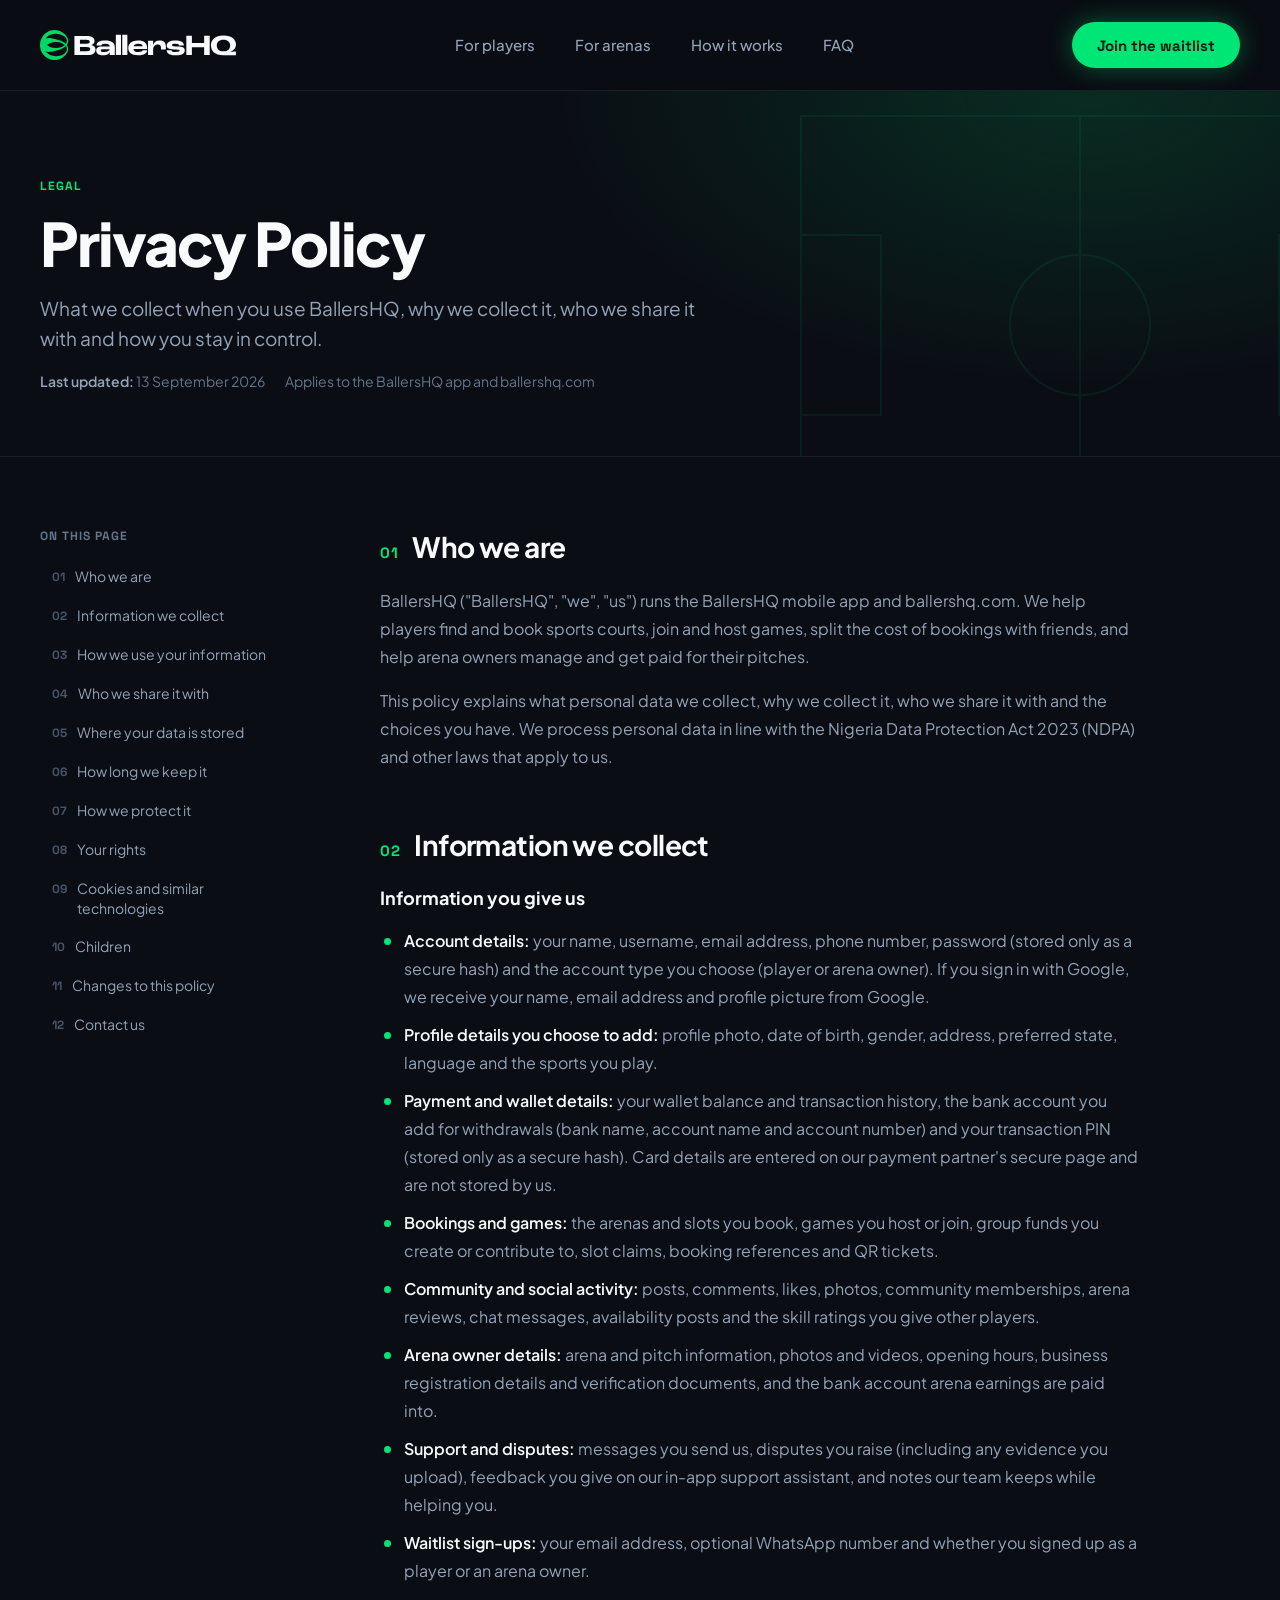
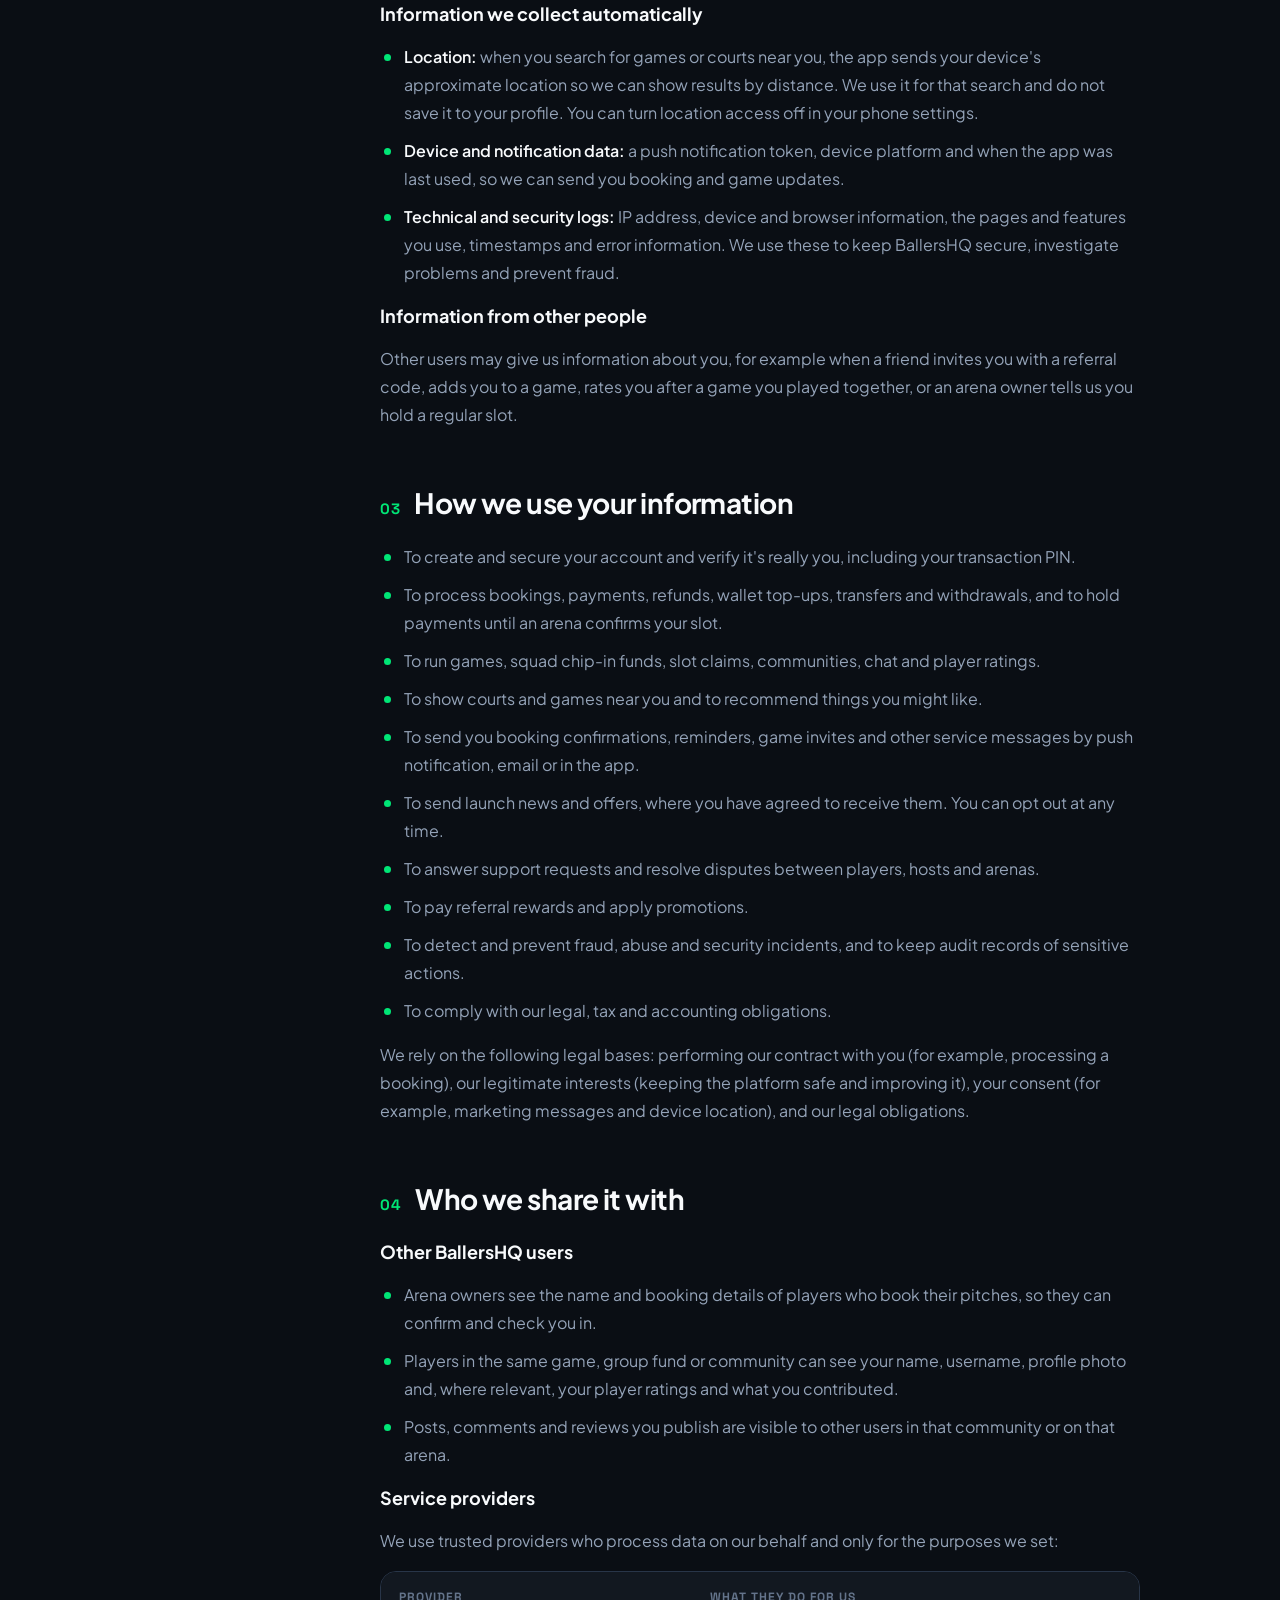
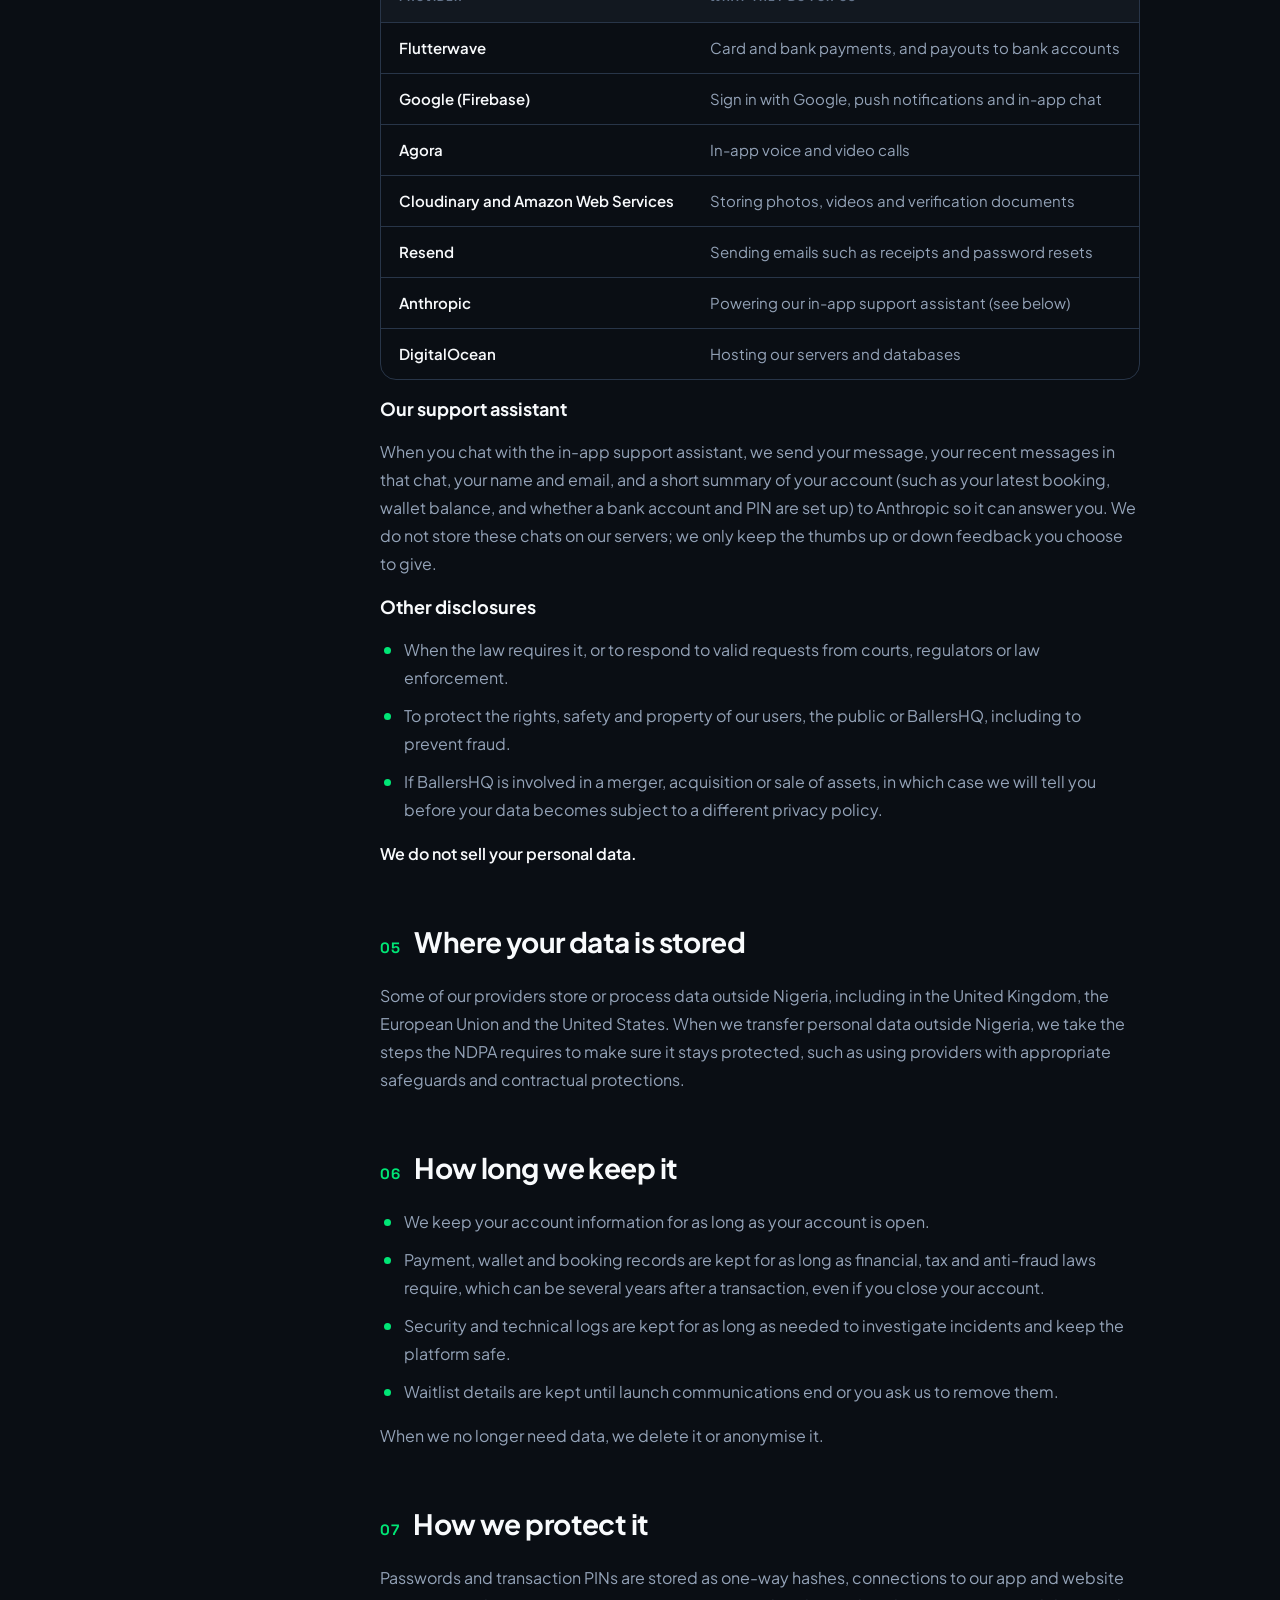
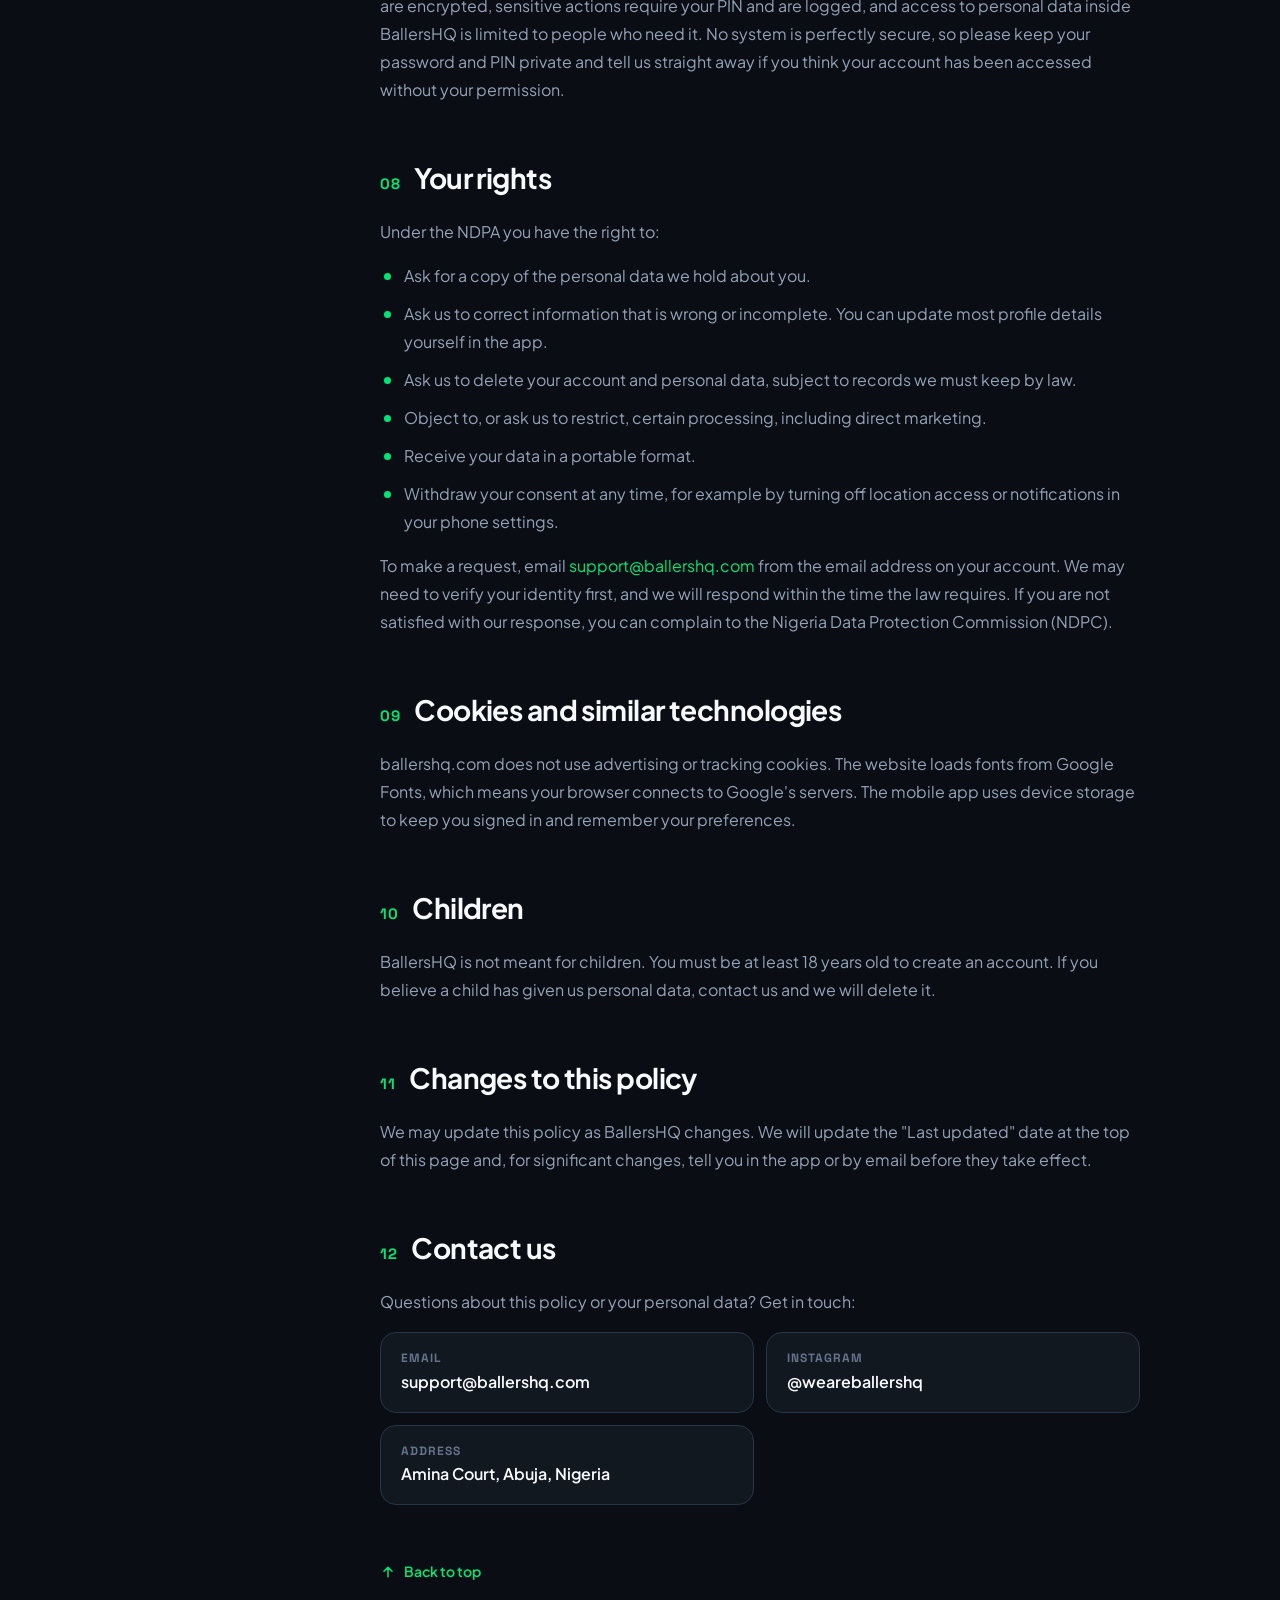
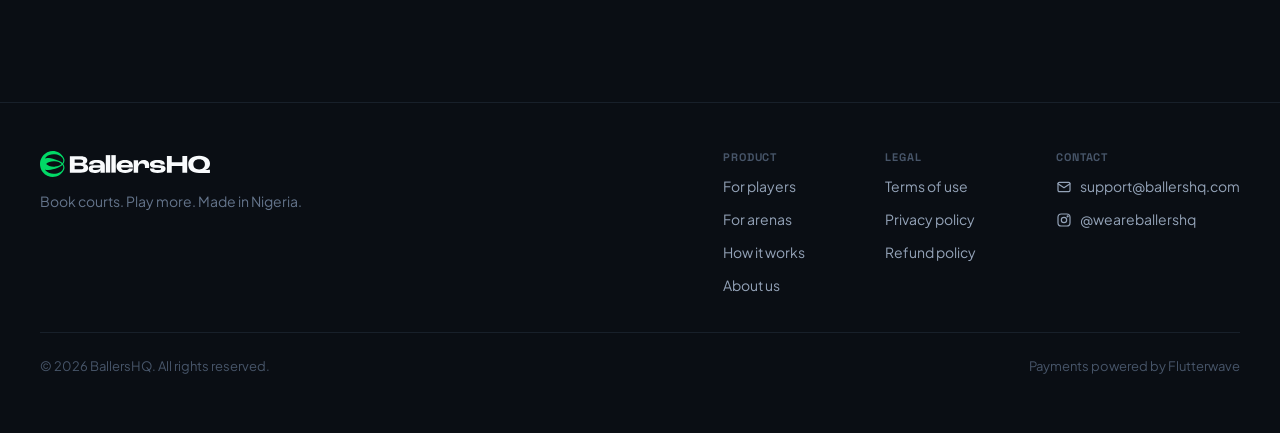
==== privacy.html @ 75f1ddb4 "feat(pages): rebuild privacy, terms, refund policy and about pages in the new design - New shared la" ====
<!doctype html>
<html lang="en">
<head>
  <meta charset="utf-8">
  <meta name="viewport" content="width=device-width, initial-scale=1">
  <title>Privacy Policy — BallersHQ</title>
  <meta name="description" content="How BallersHQ collects, uses and protects your personal data, and the choices you have.">
  <link rel="canonical" href="https://ballershq.com/privacy.html">
  <meta name="theme-color" content="#0A0E14">
  <meta name="color-scheme" content="dark">
  <meta property="og:type" content="website">
  <meta property="og:site_name" content="BallersHQ">
  <meta property="og:url" content="https://ballershq.com/privacy.html">
  <meta property="og:title" content="Privacy Policy — BallersHQ">
  <meta property="og:description" content="How BallersHQ collects, uses and protects your personal data, and the choices you have.">
  <meta property="og:image" content="https://ballershq.com/assets/img/og-image.png">
  <meta property="og:locale" content="en_NG">
  <meta name="twitter:card" content="summary_large_image">
  <link rel="icon" href="assets/img/favicon.svg" type="image/svg+xml">
  <link rel="preconnect" href="https://fonts.googleapis.com">
  <link rel="preconnect" href="https://fonts.gstatic.com" crossorigin>
  <link rel="stylesheet" href="https://fonts.googleapis.com/css2?family=Plus+Jakarta+Sans:wght@400;500;600;700;800&amp;family=Space+Grotesk:wght@500;600;700&amp;display=swap">
  <link rel="stylesheet" href="assets/css/styles.css">
  <link rel="stylesheet" href="assets/css/pages.css">
</head>
<body>
<a class="skip-link" href="#main">Skip to content</a>

<!-- Icon sprite -->
<svg width="0" height="0" class="sr-only" aria-hidden="true" focusable="false">
  <symbol id="i-arrow" viewBox="0 0 24 24"><path d="M5 12h14M13 6l6 6-6 6"/></symbol>
  <symbol id="i-check" viewBox="0 0 24 24"><path d="m6 12 4 4 8-9"/></symbol>
  <symbol id="i-check-circle" viewBox="0 0 24 24"><circle cx="12" cy="12" r="9"/><path d="m8 12 3 3 5-6"/></symbol>
  <symbol id="i-shield" viewBox="0 0 24 24"><path d="M12 3 5 6v6c0 4.5 3 7.5 7 9 4-1.5 7-4.5 7-9V6z"/><path d="m9 12 2 2 4-4"/></symbol>
  <symbol id="i-share" viewBox="0 0 24 24"><circle cx="18" cy="5" r="2.5"/><circle cx="6" cy="12" r="2.5"/><circle cx="18" cy="19" r="2.5"/><path d="m8.2 10.8 7.6-4.4M8.2 13.2l7.6 4.4"/></symbol>
  <symbol id="i-chat" viewBox="0 0 24 24"><path d="M4 5h16v11H9l-5 4z"/><path d="M8 9h8M8 12h5"/></symbol>
  <symbol id="i-cash" viewBox="0 0 24 24"><rect x="3" y="7" width="18" height="10" rx="2"/><circle cx="12" cy="12" r="2.5"/></symbol>
  <symbol id="i-cal-x" viewBox="0 0 24 24"><rect x="4" y="5" width="16" height="15" rx="2"/><path d="M4 10h16M9 3v4M15 3v4M10 13l4 4M14 13l-4 4"/></symbol>
  <symbol id="i-cal" viewBox="0 0 24 24"><rect x="4" y="5" width="16" height="15" rx="2"/><path d="M4 10h16M9 3v4M15 3v4"/></symbol>
  <symbol id="i-cal-plus" viewBox="0 0 24 24"><rect x="4" y="5" width="16" height="15" rx="2"/><path d="M4 10h16M9 3v4M15 3v4M12 13v4M10 15h4"/></symbol>
  <symbol id="i-search" viewBox="0 0 24 24"><circle cx="11" cy="11" r="7"/><path d="m20 20-3.5-3.5"/></symbol>
  <symbol id="i-card" viewBox="0 0 24 24"><rect x="3" y="5" width="18" height="14" rx="2"/><path d="M3 10h18M7 15h4"/></symbol>
  <symbol id="i-scan" viewBox="0 0 24 24"><path d="M4 8V5a1 1 0 0 1 1-1h3M16 4h3a1 1 0 0 1 1 1v3M20 16v3a1 1 0 0 1-1 1h-3M8 20H5a1 1 0 0 1-1-1v-3M4 12h16"/></symbol>
  <symbol id="i-users" viewBox="0 0 24 24"><circle cx="9" cy="8" r="3.5"/><path d="M2.5 20a6.5 6.5 0 0 1 13 0"/><path d="M16 4.5a3.5 3.5 0 0 1 0 7M18 14a6 6 0 0 1 3.5 6"/></symbol>
  <symbol id="i-pin" viewBox="0 0 24 24"><path d="M12 21s-7-6.2-7-11a7 7 0 0 1 14 0c0 4.8-7 11-7 11z"/><circle cx="12" cy="10" r="2.5"/></symbol>
  <symbol id="i-star" viewBox="0 0 24 24"><path d="m12 3 2.7 5.5 6 .9-4.35 4.2 1 6L12 16.8 6.65 19.6l1-6L3.3 9.4l6-.9z"/></symbol>
  <symbol id="i-wallet" viewBox="0 0 24 24"><path d="M4 7h15a1 1 0 0 1 1 1v11a1 1 0 0 1-1 1H5a1 1 0 0 1-1-1V6a2 2 0 0 1 2-2h11"/><circle cx="16" cy="13.5" r="1.2"/></symbol>
  <symbol id="i-globe" viewBox="0 0 24 24"><circle cx="12" cy="12" r="9"/><path d="M3 12h18M12 3c2.5 2.6 3.8 5.6 3.8 9s-1.3 6.4-3.8 9c-2.5-2.6-3.8-5.6-3.8-9S9.5 5.6 12 3z"/></symbol>
  <symbol id="i-bank" viewBox="0 0 24 24"><path d="M3 10h18L12 4zM5 10v8M9.5 10v8M14.5 10v8M19 10v8M3 20h18"/></symbol>
  <symbol id="i-tag" viewBox="0 0 24 24"><path d="M3 12V4h8l10 10-8 8z"/><circle cx="7.5" cy="8.5" r="1.5"/></symbol>
  <symbol id="i-refund" viewBox="0 0 24 24"><path d="M4 12a8 8 0 0 1 14-5.3L20 9M20 4v5h-5M20 12a8 8 0 0 1-14 5.3L4 15M4 20v-5h5"/></symbol>
  <symbol id="i-lock" viewBox="0 0 24 24"><rect x="5" y="11" width="14" height="9" rx="2"/><path d="M8 11V8a4 4 0 0 1 8 0v3"/></symbol>
  <symbol id="i-plus" viewBox="0 0 24 24"><path d="M12 5v14M5 12h14"/></symbol>
  <symbol id="i-minus" viewBox="0 0 24 24"><path d="M5 12h14"/></symbol>
  <symbol id="i-menu" viewBox="0 0 24 24"><path d="M4 7h16M4 12h16M4 17h16"/></symbol>
  <symbol id="i-close" viewBox="0 0 24 24"><path d="M6 6l12 12M18 6 6 18"/></symbol>
  <symbol id="i-mail" viewBox="0 0 24 24"><rect x="3" y="5" width="18" height="14" rx="2"/><path d="m3 7 9 6 9-6"/></symbol>
  <symbol id="i-insta" viewBox="0 0 24 24"><rect x="3" y="3" width="18" height="18" rx="5"/><circle cx="12" cy="12" r="4"/><circle cx="17.5" cy="6.5" r="0.8"/></symbol>
</svg>
<span id="top-of-page"></span>
<!-- ================= HEADER ================= -->
<header class="site-header">
  <nav class="container nav" aria-label="Main">
    <a class="nav__logo" href="index.html" aria-label="BallersHQ home"><img src="assets/img/logo.svg" alt="BallersHQ" width="196" height="30"></a>
    <ul class="nav__links">
      <li><a href="index.html#players">For players</a></li>
      <li><a href="index.html#arenas">For arenas</a></li>
      <li><a href="index.html#how-it-works">How it works</a></li>
      <li><a href="index.html#faq">FAQ</a></li>
    </ul>
    <div class="nav__actions">
      <a class="btn btn--primary nav__join-lg" href="index.html#waitlist">Join the waitlist</a>
      <a class="btn btn--primary nav__join-sm" href="index.html#waitlist">Join</a>
      <button class="nav__toggle" type="button" aria-expanded="false" aria-controls="mobile-menu" aria-label="Open menu">
        <svg class="ic ic--bold" width="24" height="24" aria-hidden="true"><use href="#i-menu"/></svg>
      </button>
    </div>
  </nav>
  <div class="mobile-menu" id="mobile-menu">
    <a href="index.html#players">For players</a>
    <a href="index.html#chip-in">Squad chip-in</a>
    <a href="index.html#claim">Claim your slot</a>
    <a href="index.html#arenas">For arenas</a>
    <a href="index.html#how-it-works">How it works</a>
    <a href="index.html#faq">FAQ</a>
  </div>
</header>

<main id="main">
  <section class="page-hero" aria-labelledby="page-title">
    <svg class="page-hero__lines" viewBox="0 0 560 420" fill="none" stroke="#00E676" stroke-width="2" aria-hidden="true"><rect x="1" y="1" width="558" height="418"/><path d="M280 1v418"/><circle cx="280" cy="210" r="70"/><rect x="1" y="120" width="80" height="180"/><rect x="479" y="120" width="80" height="180"/></svg>
    <div class="container page-hero__inner">
      <span class="caps eyebrow">Legal</span>
      <h1 class="page-hero__title" id="page-title">Privacy Policy</h1>
      <p class="page-hero__lead">What we collect when you use BallersHQ, why we collect it, who we share it with and how you stay in control.</p>
      <div class="page-hero__meta"><span><strong>Last updated:</strong> 13 September 2026</span><span>Applies to the BallersHQ app and ballershq.com</span></div>
    </div>
  </section>

  <div class="container doc">
    <nav class="toc" aria-label="On this page">
      <span class="caps toc__title">On this page</span>
      <ol><li><a href="#who-we-are">Who we are</a></li><li><a href="#information-we-collect">Information we collect</a></li><li><a href="#how-we-use-your-information">How we use your information</a></li><li><a href="#who-we-share-it-with">Who we share it with</a></li><li><a href="#where-your-data-is-stored">Where your data is stored</a></li><li><a href="#how-long-we-keep-it">How long we keep it</a></li><li><a href="#how-we-protect-it">How we protect it</a></li><li><a href="#your-rights">Your rights</a></li><li><a href="#cookies-and-similar-technologies">Cookies and similar technologies</a></li><li><a href="#children">Children</a></li><li><a href="#changes-to-this-policy">Changes to this policy</a></li><li><a href="#contact-us">Contact us</a></li></ol>
    </nav>
    <div class="prose">
      <details class="toc-mobile">
        <summary>On this page<svg class="ic ic--bold" width="18" height="18" aria-hidden="true"><use href="#i-plus"/></svg></summary>
        <ol><li><a href="#who-we-are">Who we are</a></li><li><a href="#information-we-collect">Information we collect</a></li><li><a href="#how-we-use-your-information">How we use your information</a></li><li><a href="#who-we-share-it-with">Who we share it with</a></li><li><a href="#where-your-data-is-stored">Where your data is stored</a></li><li><a href="#how-long-we-keep-it">How long we keep it</a></li><li><a href="#how-we-protect-it">How we protect it</a></li><li><a href="#your-rights">Your rights</a></li><li><a href="#cookies-and-similar-technologies">Cookies and similar technologies</a></li><li><a href="#children">Children</a></li><li><a href="#changes-to-this-policy">Changes to this policy</a></li><li><a href="#contact-us">Contact us</a></li></ol>
      </details>
      
      <section id="who-we-are" aria-labelledby="who-we-are-h">
        <h2 id="who-we-are-h"><span class="num">01</span>Who we are</h2>
        <p>BallersHQ ("BallersHQ", "we", "us") runs the BallersHQ mobile app and ballershq.com. We help players find and book sports courts, join and host games, split the cost of bookings with friends, and help arena owners manage and get paid for their pitches.</p><p>This policy explains what personal data we collect, why we collect it, who we share it with and the choices you have. We process personal data in line with the Nigeria Data Protection Act 2023 (NDPA) and other laws that apply to us.</p>
      </section>
      <section id="information-we-collect" aria-labelledby="information-we-collect-h">
        <h2 id="information-we-collect-h"><span class="num">02</span>Information we collect</h2>
        <h3>Information you give us</h3><ul><li><strong>Account details:</strong> your name, username, email address, phone number, password (stored only as a secure hash) and the account type you choose (player or arena owner). If you sign in with Google, we receive your name, email address and profile picture from Google.</li><li><strong>Profile details you choose to add:</strong> profile photo, date of birth, gender, address, preferred state, language and the sports you play.</li><li><strong>Payment and wallet details:</strong> your wallet balance and transaction history, the bank account you add for withdrawals (bank name, account name and account number) and your transaction PIN (stored only as a secure hash). Card details are entered on our payment partner's secure page and are not stored by us.</li><li><strong>Bookings and games:</strong> the arenas and slots you book, games you host or join, group funds you create or contribute to, slot claims, booking references and QR tickets.</li><li><strong>Community and social activity:</strong> posts, comments, likes, photos, community memberships, arena reviews, chat messages, availability posts and the skill ratings you give other players.</li><li><strong>Arena owner details:</strong> arena and pitch information, photos and videos, opening hours, business registration details and verification documents, and the bank account arena earnings are paid into.</li><li><strong>Support and disputes:</strong> messages you send us, disputes you raise (including any evidence you upload), feedback you give on our in-app support assistant, and notes our team keeps while helping you.</li><li><strong>Waitlist sign-ups:</strong> your email address, optional WhatsApp number and whether you signed up as a player or an arena owner.</li></ul><h3>Information we collect automatically</h3><ul><li><strong>Location:</strong> when you search for games or courts near you, the app sends your device's approximate location so we can show results by distance. We use it for that search and do not save it to your profile. You can turn location access off in your phone settings.</li><li><strong>Device and notification data:</strong> a push notification token, device platform and when the app was last used, so we can send you booking and game updates.</li><li><strong>Technical and security logs:</strong> IP address, device and browser information, the pages and features you use, timestamps and error information. We use these to keep BallersHQ secure, investigate problems and prevent fraud.</li></ul><h3>Information from other people</h3><p>Other users may give us information about you, for example when a friend invites you with a referral code, adds you to a game, rates you after a game you played together, or an arena owner tells us you hold a regular slot.</p>
      </section>
      <section id="how-we-use-your-information" aria-labelledby="how-we-use-your-information-h">
        <h2 id="how-we-use-your-information-h"><span class="num">03</span>How we use your information</h2>
        <ul><li>To create and secure your account and verify it's really you, including your transaction PIN.</li><li>To process bookings, payments, refunds, wallet top-ups, transfers and withdrawals, and to hold payments until an arena confirms your slot.</li><li>To run games, squad chip-in funds, slot claims, communities, chat and player ratings.</li><li>To show courts and games near you and to recommend things you might like.</li><li>To send you booking confirmations, reminders, game invites and other service messages by push notification, email or in the app.</li><li>To send launch news and offers, where you have agreed to receive them. You can opt out at any time.</li><li>To answer support requests and resolve disputes between players, hosts and arenas.</li><li>To pay referral rewards and apply promotions.</li><li>To detect and prevent fraud, abuse and security incidents, and to keep audit records of sensitive actions.</li><li>To comply with our legal, tax and accounting obligations.</li></ul><p>We rely on the following legal bases: performing our contract with you (for example, processing a booking), our legitimate interests (keeping the platform safe and improving it), your consent (for example, marketing messages and device location), and our legal obligations.</p>
      </section>
      <section id="who-we-share-it-with" aria-labelledby="who-we-share-it-with-h">
        <h2 id="who-we-share-it-with-h"><span class="num">04</span>Who we share it with</h2>
        <h3>Other BallersHQ users</h3><ul><li>Arena owners see the name and booking details of players who book their pitches, so they can confirm and check you in.</li><li>Players in the same game, group fund or community can see your name, username, profile photo and, where relevant, your player ratings and what you contributed.</li><li>Posts, comments and reviews you publish are visible to other users in that community or on that arena.</li></ul><h3>Service providers</h3><p>We use trusted providers who process data on our behalf and only for the purposes we set:</p><div class="table-wrap"><table class="data-table">
          <thead><tr><th>Provider</th><th>What they do for us</th></tr></thead>
          <tbody>
            <tr><td><strong>Flutterwave</strong></td><td>Card and bank payments, and payouts to bank accounts</td></tr>
            <tr><td><strong>Google (Firebase)</strong></td><td>Sign in with Google, push notifications and in-app chat</td></tr>
            <tr><td><strong>Agora</strong></td><td>In-app voice and video calls</td></tr>
            <tr><td><strong>Cloudinary and Amazon Web Services</strong></td><td>Storing photos, videos and verification documents</td></tr>
            <tr><td><strong>Resend</strong></td><td>Sending emails such as receipts and password resets</td></tr>
            <tr><td><strong>Anthropic</strong></td><td>Powering our in-app support assistant (see below)</td></tr>
            <tr><td><strong>DigitalOcean</strong></td><td>Hosting our servers and databases</td></tr>
          </tbody>
        </table></div><h3>Our support assistant</h3><p>When you chat with the in-app support assistant, we send your message, your recent messages in that chat, your name and email, and a short summary of your account (such as your latest booking, wallet balance, and whether a bank account and PIN are set up) to Anthropic so it can answer you. We do not store these chats on our servers; we only keep the thumbs up or down feedback you choose to give.</p><h3>Other disclosures</h3><ul><li>When the law requires it, or to respond to valid requests from courts, regulators or law enforcement.</li><li>To protect the rights, safety and property of our users, the public or BallersHQ, including to prevent fraud.</li><li>If BallersHQ is involved in a merger, acquisition or sale of assets, in which case we will tell you before your data becomes subject to a different privacy policy.</li></ul><p><strong>We do not sell your personal data.</strong></p>
      </section>
      <section id="where-your-data-is-stored" aria-labelledby="where-your-data-is-stored-h">
        <h2 id="where-your-data-is-stored-h"><span class="num">05</span>Where your data is stored</h2>
        <p>Some of our providers store or process data outside Nigeria, including in the United Kingdom, the European Union and the United States. When we transfer personal data outside Nigeria, we take the steps the NDPA requires to make sure it stays protected, such as using providers with appropriate safeguards and contractual protections.</p>
      </section>
      <section id="how-long-we-keep-it" aria-labelledby="how-long-we-keep-it-h">
        <h2 id="how-long-we-keep-it-h"><span class="num">06</span>How long we keep it</h2>
        <ul><li>We keep your account information for as long as your account is open.</li><li>Payment, wallet and booking records are kept for as long as financial, tax and anti-fraud laws require, which can be several years after a transaction, even if you close your account.</li><li>Security and technical logs are kept for as long as needed to investigate incidents and keep the platform safe.</li><li>Waitlist details are kept until launch communications end or you ask us to remove them.</li></ul><p>When we no longer need data, we delete it or anonymise it.</p>
      </section>
      <section id="how-we-protect-it" aria-labelledby="how-we-protect-it-h">
        <h2 id="how-we-protect-it-h"><span class="num">07</span>How we protect it</h2>
        <p>Passwords and transaction PINs are stored as one-way hashes, connections to our app and website are encrypted, sensitive actions require your PIN and are logged, and access to personal data inside BallersHQ is limited to people who need it. No system is perfectly secure, so please keep your password and PIN private and tell us straight away if you think your account has been accessed without your permission.</p>
      </section>
      <section id="your-rights" aria-labelledby="your-rights-h">
        <h2 id="your-rights-h"><span class="num">08</span>Your rights</h2>
        <p>Under the NDPA you have the right to:</p><ul><li>Ask for a copy of the personal data we hold about you.</li><li>Ask us to correct information that is wrong or incomplete. You can update most profile details yourself in the app.</li><li>Ask us to delete your account and personal data, subject to records we must keep by law.</li><li>Object to, or ask us to restrict, certain processing, including direct marketing.</li><li>Receive your data in a portable format.</li><li>Withdraw your consent at any time, for example by turning off location access or notifications in your phone settings.</li></ul><p>To make a request, email <a href="mailto:support@ballershq.com">support@ballershq.com</a> from the email address on your account. We may need to verify your identity first, and we will respond within the time the law requires. If you are not satisfied with our response, you can complain to the Nigeria Data Protection Commission (NDPC).</p>
      </section>
      <section id="cookies-and-similar-technologies" aria-labelledby="cookies-and-similar-technologies-h">
        <h2 id="cookies-and-similar-technologies-h"><span class="num">09</span>Cookies and similar technologies</h2>
        <p>ballershq.com does not use advertising or tracking cookies. The website loads fonts from Google Fonts, which means your browser connects to Google's servers. The mobile app uses device storage to keep you signed in and remember your preferences.</p>
      </section>
      <section id="children" aria-labelledby="children-h">
        <h2 id="children-h"><span class="num">10</span>Children</h2>
        <p>BallersHQ is not meant for children. You must be at least 18 years old to create an account. If you believe a child has given us personal data, contact us and we will delete it.</p>
      </section>
      <section id="changes-to-this-policy" aria-labelledby="changes-to-this-policy-h">
        <h2 id="changes-to-this-policy-h"><span class="num">11</span>Changes to this policy</h2>
        <p>We may update this policy as BallersHQ changes. We will update the "Last updated" date at the top of this page and, for significant changes, tell you in the app or by email before they take effect.</p>
      </section>
      <section id="contact-us" aria-labelledby="contact-us-h">
        <h2 id="contact-us-h"><span class="num">12</span>Contact us</h2>
        <p>Questions about this policy or your personal data? Get in touch:</p><div class="contact-card">
          <a href="mailto:support@ballershq.com"><span class="caps">Email</span><span>support@ballershq.com</span></a>
          <a href="https://www.instagram.com/weareballershq" rel="noopener"><span class="caps">Instagram</span><span>@weareballershq</span></a>
          <div><span class="caps">Address</span><span>Amina Court, Abuja, Nigeria</span></div>
        </div>
      </section>
      <a class="back-to-top" href="#top-of-page"><svg class="ic ic--bold" width="16" height="16" aria-hidden="true"><use href="#i-arrow"/></svg>Back to top</a>
    </div>
  </div>
</main>

<footer class="site-footer">
  <div class="container">
    <div class="footer__top">
      <div class="footer__brand stack gap-14">
        <img src="assets/img/logo.svg" alt="BallersHQ" width="170" height="26">
        <span class="t-14 c-3">Book courts. Play more. Made in Nigeria.</span>
      </div>
      <div class="footer__cols">
        <nav class="footer__col footer__col--product" aria-label="Product">
          <span class="caps">Product</span>
          <a href="index.html#players">For players</a><a href="index.html#arenas">For arenas</a><a href="index.html#how-it-works">How it works</a><a href="about-us.html">About us</a>
        </nav>
        <nav class="footer__col" aria-label="Legal">
          <span class="caps">Legal</span>
          <a href="terms-and-conditions.html">Terms of use</a><a href="privacy.html">Privacy policy</a><a href="refund-policy.html">Refund policy</a>
        </nav>
        <div class="footer__col">
          <span class="caps">Contact</span>
          <a href="mailto:support@ballershq.com"><svg class="ic" width="16" height="16" aria-hidden="true"><use href="#i-mail"/></svg>support@ballershq.com</a>
          <a href="https://www.instagram.com/weareballershq" rel="noopener"><svg class="ic" width="16" height="16" aria-hidden="true"><use href="#i-insta"/></svg>@weareballershq</a>
          <!-- WhatsApp support number: add here when available -->
        </div>
      </div>
    </div>
    <div class="footer__bottom">
      <span>© <span class="js-year">2026</span> BallersHQ. All rights reserved.</span>
      <span>Payments powered by Flutterwave</span>
    </div>
  </div>
</footer>

<script src="assets/js/config.js"></script>
<script src="assets/js/main.js"></script>
</body>
</html>
---- assets/css/styles.css ----
/* ==========================================================================
   BallersHQ landing — Pitch Electric
   ========================================================================== */

:root {
  --bg: #0A0E14;
  --bg-alt: #0D1219;
  --surface-1: #121820;
  --surface-2: #18202A;
  --surface-3: #1E2734;
  --border: #283548;
  --border-dashed: #334155;

  --green: #00E676;
  --green-hover: #62FF96;
  --on-green: #051B11;
  --green-tint: rgba(0, 230, 118, 0.12);
  --green-line: rgba(0, 230, 118, 0.35);
  --green-glow: 0 0 24px rgba(0, 230, 118, 0.4);
  --cyan: #06B6D4;
  --cyan-tint: rgba(6, 182, 212, 0.15);
  --emerald: #10B981;
  --amber: #F59E0B;
  --amber-tint: rgba(245, 158, 11, 0.12);

  --text: #F8FAFC;
  --text-2: #94A3B8;
  --text-3: #64748B;
  --text-4: #475569;
  --sage: #BACBB9;

  --font-body: 'Plus Jakarta Sans', 'Segoe UI', system-ui, -apple-system, sans-serif;
  --font-num: 'Space Grotesk', 'Helvetica Neue', Arial, sans-serif;

  --radius-sm: 12px;
  --radius: 16px;
  --radius-lg: 20px;
  --radius-xl: 24px;
  --radius-2xl: 28px;

  --gutter: 20px;
  --container: 1200px;
  --section-y: 120px;
  --shadow-float: 0 12px 32px -4px rgba(0, 0, 0, 0.65);
  --shadow-deep: 0 30px 80px -10px rgba(0, 0, 0, 0.7);
}

*,
*::before,
*::after { box-sizing: border-box; }

html { scroll-behavior: smooth; -webkit-text-size-adjust: 100%; }
body {
  margin: 0;
  background: var(--bg);
  color: var(--text);
  font-family: var(--font-body);
  font-size: 16px;
  line-height: 1.5;
  -webkit-font-smoothing: antialiased;
  overflow-x: hidden;
}
img, svg { display: block; max-width: 100%; }
h1, h2, h3, p { margin: 0; text-wrap: pretty; }
a { color: var(--green); text-decoration: none; }
a:hover { color: var(--green-hover); }
button, input { font: inherit; color: inherit; }
ul { margin: 0; padding: 0; list-style: none; }

:focus-visible {
  outline: 2px solid var(--green);
  outline-offset: 3px;
  border-radius: 8px;
}

.sr-only {
  position: absolute; width: 1px; height: 1px; padding: 0; margin: -1px;
  overflow: hidden; clip: rect(0 0 0 0); white-space: nowrap; border: 0;
}
.skip-link {
  position: absolute; left: 16px; top: -60px; z-index: 100;
  padding: 10px 16px; border-radius: 9999px;
  background: var(--green); color: var(--on-green); font-weight: 700;
}
.skip-link:focus { top: 12px; color: var(--on-green); }

/* ---------- Layout ---------- */
.container { width: min(var(--container), 100% - 2 * var(--gutter)); margin-inline: auto; }
.section { padding-block: var(--section-y); position: relative; }
.section--alt { background: var(--bg-alt); border-block: 1px solid #18202A; }
.section--top-line { border-top: 1px solid #18202A; }
.stack { display: flex; flex-direction: column; }
.gap-8 { gap: 8px; } .gap-12 { gap: 12px; } .gap-14 { gap: 14px; } .gap-16 { gap: 16px; }
.gap-24 { gap: 24px; } .gap-28 { gap: 28px; } .gap-36 { gap: 36px; } .gap-56 { gap: 56px; }

.grid { display: grid; gap: 24px; }
.grid-2 { grid-template-columns: repeat(2, minmax(0, 1fr)); }
.grid-3 { grid-template-columns: repeat(3, minmax(0, 1fr)); }
.grid-4 { grid-template-columns: repeat(4, minmax(0, 1fr)); }
.span-2 { grid-column: span 2; }
.span-3 { grid-column: span 3; }

.split { display: flex; align-items: center; gap: 96px; }
.split > .split__copy { flex: 1 1 0; min-width: 0; }
.split > .split__media { flex: 0 0 500px; max-width: 100%; }
.split--media-left > .split__media { order: -1; }

.section-head { display: flex; justify-content: space-between; align-items: flex-end; gap: 80px; }
.section-head--center { flex-direction: column; align-items: center; text-align: center; gap: 16px; }

/* ---------- Type ---------- */
.sg { font-family: var(--font-num); font-feature-settings: 'tnum'; }
.caps {
  font-family: var(--font-num); font-size: 12px; font-weight: 700;
  letter-spacing: 0.08em; text-transform: uppercase; line-height: 1.2;
}
.eyebrow { color: var(--green); }
.eyebrow--cyan { color: var(--cyan); }
.eyebrow--muted { color: var(--text-3); }
.h1 { font-size: 76px; line-height: 80px; font-weight: 800; letter-spacing: -0.035em; }
.h2 { font-size: 52px; line-height: 58px; font-weight: 800; letter-spacing: -0.03em; }
.h2--md { font-size: 48px; line-height: 54px; }
.h2--sm { font-size: 40px; line-height: 48px; }
.h3 { font-size: 22px; line-height: 30px; font-weight: 700; }
.h3--lg { font-size: 28px; line-height: 36px; letter-spacing: -0.02em; }
.h3--sm { font-size: 20px; line-height: 28px; }
.lead { font-size: 18px; line-height: 28px; color: var(--text-2); }
.lead--hero { font-size: 19px; line-height: 30px; max-width: 560px; }
.body { font-size: 15px; line-height: 24px; color: var(--text-2); }
.body-sm { font-size: 14px; line-height: 21px; color: var(--text-2); }
.text-green { color: var(--green); }
.text-muted { color: var(--text-2); }
.text-strong { color: var(--text); font-weight: 700; }
.max-560 { max-width: 560px; } .max-400 { max-width: 400px; } .max-700 { max-width: 700px; } .max-720 { max-width: 720px; }

/* ---------- Buttons ---------- */
.btn {
  display: inline-flex; align-items: center; justify-content: center; gap: 10px;
  height: 46px; padding: 0 24px; border-radius: 9999px; border: 1px solid transparent;
  font-family: var(--font-num); font-weight: 700; font-size: 15px; line-height: 1;
  cursor: pointer; white-space: nowrap;
  transition: transform 0.12s ease, box-shadow 0.2s ease, background-color 0.2s ease, color 0.2s ease;
}
.btn:active { transform: scale(0.98); }
.btn--primary { background: var(--green); color: var(--on-green); box-shadow: 0 0 24px rgba(0, 230, 118, 0.35); }
.btn--primary:hover { background: var(--green-hover); color: var(--on-green); box-shadow: var(--green-glow); }
.btn--outline { border-color: var(--green); color: var(--green); background: transparent; }
.btn--lg { height: 56px; font-size: 17px; padding: 0 28px; }
.btn--md { height: 54px; font-size: 16px; padding: 0 28px; }
.btn--block { width: 100%; }
.btn[disabled] { opacity: 0.7; cursor: progress; transform: none; }

/* ---------- Badges & chips ---------- */
.badge {
  display: inline-flex; align-items: center; gap: 6px; height: 24px; padding: 0 10px;
  border-radius: 9999px; font-family: var(--font-num); font-size: 11px; font-weight: 700;
  letter-spacing: 0.08em; text-transform: uppercase; white-space: nowrap;
}
.badge--sm { height: 22px; padding: 0 8px; font-size: 10px; }
.badge--xs { height: 18px; padding: 0 6px; font-size: 9px; }
.badge--green { background: var(--green-tint); color: var(--green); }
.badge--solid { background: var(--green); color: var(--on-green); }
.badge--cyan { background: var(--cyan-tint); color: var(--cyan); }
.badge--amber { background: var(--amber-tint); color: var(--amber); }
.badge--emerald { background: rgba(16, 185, 129, 0.15); color: var(--emerald); }
.badge--neutral { background: var(--surface-3); color: var(--text-2); }

.pill-live {
  display: inline-flex; align-items: center; gap: 10px; align-self: flex-start;
  height: 34px; padding: 0 14px; border-radius: 9999px;
  border: 1px solid var(--green-line); background: rgba(0, 230, 118, 0.08); color: var(--green);
}
.dot { width: 8px; height: 8px; border-radius: 9999px; background: var(--green); box-shadow: 0 0 10px var(--green); flex-shrink: 0; }

/* ---------- Cards ---------- */
.card { background: var(--surface-1); border: 1px solid var(--border); border-radius: var(--radius-lg); }
.card--xl { border-radius: var(--radius-xl); }
.card--pad { padding: 28px; }
.card--pad-lg { padding: 32px; }
.card--soon { background: var(--bg-alt); border: 1px dashed var(--border-dashed); }
.card--glow { background: radial-gradient(ellipse 420px 300px at 100% 100%, rgba(0, 230, 118, 0.14), rgba(0, 230, 118, 0) 70%), var(--surface-1); }
.inner { background: var(--surface-2); border: 1px solid var(--border); border-radius: var(--radius); }

.icon-tile {
  width: 48px; height: 48px; flex-shrink: 0; border-radius: 14px;
  display: flex; align-items: center; justify-content: center;
  background: var(--green-tint); color: var(--green);
}
.icon-tile--neutral { background: var(--surface-3); color: var(--text-2); }
.icon-tile--amber { background: var(--amber-tint); color: var(--amber); }
.icon-tile--round { border-radius: 9999px; width: 52px; height: 52px; }
.icon-tile--solid { background: var(--green); color: var(--on-green); box-shadow: 0 0 20px -2px rgba(0, 230, 118, 0.5); }
.row-between { display: flex; align-items: center; justify-content: space-between; gap: 12px; }

/* ---------- Header ---------- */
.site-header {
  position: sticky; top: 0; z-index: 50;
  background: rgba(10, 14, 20, 0.88);
  backdrop-filter: blur(14px); -webkit-backdrop-filter: blur(14px);
  border-bottom: 1px solid #18202A;
}
.nav { display: flex; align-items: center; justify-content: space-between; gap: 24px; height: 90px; }
.nav__logo img { height: 30px; width: auto; }
.nav__links { display: flex; align-items: center; gap: 40px; }
.nav__links a { color: var(--text-2); font-size: 15px; font-weight: 500; }
.nav__links a:hover { color: var(--text); }
.nav__actions { display: flex; align-items: center; gap: 8px; }
.nav__toggle {
  display: none; width: 44px; height: 44px; border: 0; background: transparent;
  align-items: center; justify-content: center; cursor: pointer; border-radius: 12px;
}
.nav__join-sm { display: none; }
.mobile-menu {
  display: none; border-top: 1px solid #18202A; background: var(--bg);
  padding: 8px var(--gutter) 20px;
}
.mobile-menu.is-open { display: block; }
.mobile-menu a { display: block; padding: 14px 0; color: var(--text); font-size: 17px; font-weight: 600; border-bottom: 1px solid #18202A; }

/* ---------- Hero ---------- */
.hero {
  position: relative; overflow: hidden; padding-block: 88px 110px;
  background:
    radial-gradient(ellipse 900px 560px at 78% 18%, rgba(0, 230, 118, 0.16), rgba(0, 230, 118, 0) 70%),
    radial-gradient(ellipse 600px 400px at 8% 100%, rgba(6, 182, 212, 0.10), rgba(6, 182, 212, 0) 70%),
    var(--bg);
}
.hero__lines { position: absolute; right: 40px; top: 0; width: 800px; height: 820px; opacity: 0.07; pointer-events: none; }
.hero__inner { position: relative; display: flex; align-items: center; justify-content: space-between; gap: 64px; }
.hero__copy { flex: 0 1 640px; min-width: 0; display: flex; flex-direction: column; gap: 28px; }
.hero__media { position: relative; flex: 0 0 460px; height: 660px; display: flex; justify-content: center; }

/* Waitlist form */
.waitlist {
  display: flex; flex-direction: column; gap: 14px; padding: 20px;
  border-radius: var(--radius-lg); background: var(--surface-1); border: 1px solid var(--border);
  box-shadow: var(--shadow-float);
}
.waitlist__top { display: flex; align-items: center; justify-content: space-between; gap: 12px; flex-wrap: wrap; }
.waitlist__label { font-size: 14px; font-weight: 600; margin: 0; padding: 0; }
.waitlist fieldset { border: 0; margin: 0; padding: 0; min-width: 0; }
.segmented {
  display: inline-grid; grid-template-columns: repeat(2, auto); gap: 4px; padding: 4px;
  border-radius: 9999px; background: var(--bg); border: 1px solid var(--border);
}
.segmented label { position: relative; cursor: pointer; }
.segmented input { position: absolute; opacity: 0; inset: 0; margin: 0; cursor: pointer; }
.segmented span {
  display: flex; align-items: center; justify-content: center; height: 36px; padding: 0 18px;
  border-radius: 9999px; color: var(--text-2); font-size: 14px; font-weight: 600; white-space: nowrap;
  transition: background-color 0.15s ease, color 0.15s ease;
}
.segmented input:checked + span { background: var(--green); color: var(--on-green); font-weight: 700; }
.segmented input:focus-visible + span { outline: 2px solid var(--green); outline-offset: 2px; }
.waitlist__fields { display: flex; gap: 12px; }
.input {
  width: 100%; height: 54px; padding: 0 18px; border-radius: var(--radius-sm);
  background: var(--bg); border: 1px solid var(--border); color: var(--text); font-size: 15px;
  transition: border-color 0.15s ease, box-shadow 0.15s ease;
}
.input::placeholder { color: var(--text-4); }
.input:focus { outline: none; border-color: var(--green); box-shadow: 0 0 0 3px rgba(0, 230, 118, 0.15); }
.input[aria-invalid="true"] { border-color: #F87171; box-shadow: 0 0 0 3px rgba(248, 113, 113, 0.15); }
.field--email { flex: 1 1 auto; min-width: 0; }
.field--phone { flex: 0 0 200px; }
.waitlist__note { font-size: 13px; color: var(--text-3); text-align: center; }
.form-status { font-size: 14px; line-height: 21px; text-align: center; min-height: 0; }
.form-status:empty { display: none; }
.form-status--error { color: #FCA5A5; }
.form-status--success { color: var(--green); }
.waitlist-success {
  display: flex; flex-direction: column; align-items: center; text-align: center; gap: 10px; padding: 12px 8px;
}
.waitlist-success__icon {
  width: 52px; height: 52px; border-radius: 9999px; background: var(--green); color: var(--on-green);
  display: flex; align-items: center; justify-content: center; box-shadow: var(--green-glow);
}
.waitlist-success h3 { font-size: 20px; line-height: 28px; }

/* Phone mock */
.phone-glow { position: absolute; left: 60px; top: 40px; width: 340px; height: 600px; border-radius: 9999px; background: rgba(0, 230, 118, 0.22); filter: blur(90px); }
.phone {
  position: relative; width: 320px; height: 656px; border-radius: 48px; background: var(--bg);
  border: 8px solid var(--surface-3); box-shadow: 0 30px 80px -10px rgba(0, 0, 0, 0.8), inset 0 0 0 1px var(--border);
  overflow: hidden; display: flex; flex-direction: column; gap: 12px; padding: 44px 14px 14px;
}
.phone__title { font-size: 16px; font-weight: 700; }
.phone__ref { font-size: 10px; color: var(--text-2); }
.confirm-banner {
  display: flex; gap: 10px; align-items: center; padding: 12px; border-radius: 14px;
  background: linear-gradient(90deg, rgba(0, 230, 118, 0.22), rgba(0, 230, 118, 0.04));
  border: 1px solid var(--green-line);
}
.check-circle {
  width: 34px; height: 34px; border-radius: 9999px; background: var(--green); color: var(--on-green);
  display: flex; align-items: center; justify-content: center; flex-shrink: 0;
}
.arena-card { overflow: hidden; }
.arena-card__media {
  position: relative; height: 118px;
  background:
    radial-gradient(ellipse 160px 60px at 30% 0%, rgba(255, 255, 255, 0.35), rgba(255, 255, 255, 0) 70%),
    radial-gradient(ellipse 160px 60px at 80% 0%, rgba(255, 255, 255, 0.25), rgba(255, 255, 255, 0) 70%),
    linear-gradient(180deg, #0F2A1C 0%, #0B6B3A 100%);
}
.arena-card__media svg { position: absolute; inset: 0; width: 100%; height: 100%; }
.arena-card__media .badge { position: absolute; right: 10px; top: 10px; }
.arena-card__body { padding: 12px; display: flex; flex-direction: column; gap: 8px; }
.qr-ticket { display: flex; gap: 12px; align-items: center; padding: 12px; border-radius: 16px; background: var(--text); color: var(--bg); }
.qr-ticket svg { width: 76px; height: 76px; }
.qr-ticket .caps { color: var(--text-4); font-size: 10px; }
.float-chip {
  position: absolute; display: flex; align-items: center; gap: 10px; padding: 12px 16px;
  border-radius: 16px; background: var(--surface-1); border: 1px solid var(--border); box-shadow: var(--shadow-float);
}
.float-chip--hero { left: -56px; top: 190px; }
.chip-icon { width: 36px; height: 36px; border-radius: 9999px; background: var(--cyan-tint); color: var(--cyan); display: flex; align-items: center; justify-content: center; flex-shrink: 0; }

/* Avatars */
.avatars { display: flex; }
.avatar {
  width: 32px; height: 32px; border-radius: 9999px; border: 2px solid var(--surface-2);
  display: flex; align-items: center; justify-content: center; font-size: 11px; font-weight: 700; flex-shrink: 0;
}
.avatars .avatar + .avatar { margin-left: -8px; }
.avatar--sm { width: 28px; height: 28px; font-size: 10px; }
.avatar--md { width: 34px; height: 34px; font-size: 12px; border: 0; }
.avatar--green { background: #0B6B3A; }
.avatar--teal { background: #155E75; }
.avatar--violet { background: #6D28D9; }
.avatar--muted { background: var(--surface-3); color: var(--text-2); }
.avatar--dashed { background: var(--surface-1); border: 2px dashed var(--text-4); color: var(--text-2); }

/* ---------- Founding arenas ---------- */
.founders { padding-block: 36px; background: var(--bg-alt); border-block: 1px solid #18202A; }
.founders__inner { display: flex; align-items: center; justify-content: space-between; gap: 40px; }
.founders__label { flex: 0 0 180px; }
.founders__logos { display: grid; grid-template-columns: repeat(5, minmax(0, 1fr)); gap: 16px; flex: 1 1 auto; }
.logo-slot {
  height: 48px; border-radius: var(--radius-sm); border: 1px dashed var(--border);
  display: flex; align-items: center; justify-content: center; color: var(--text-4); font-size: 13px; font-weight: 600;
}

/* ---------- Problem cards ---------- */
.problem-card { display: flex; flex-direction: column; overflow: hidden; }
.problem-card__body { padding: 28px; display: flex; flex-direction: column; gap: 14px; }
.problem-card__fix {
  margin-top: auto; padding: 20px 28px; display: flex; gap: 12px; align-items: center;
  background: rgba(0, 230, 118, 0.06); border-top: 1px solid rgba(0, 230, 118, 0.2);
  font-size: 15px; font-weight: 600;
}

/* ---------- How it works ---------- */
.step-card { display: flex; flex-direction: column; gap: 16px; padding: 28px; }
.step-card__num { font-family: var(--font-num); font-size: 40px; font-weight: 700; color: var(--surface-3); line-height: 1; }

/* ---------- Players bento ---------- */
.feature-hero { display: flex; gap: 32px; padding: 36px; overflow: hidden; }
.feature-hero__copy { flex: 0 0 340px; display: flex; flex-direction: column; gap: 14px; }
.feature-hero__mock { flex: 1 1 auto; min-width: 0; display: flex; flex-direction: column; gap: 12px; align-self: center; }
.feature-card { display: flex; flex-direction: column; gap: 14px; padding: 32px; }
.feature-card__foot { margin-top: auto; }
.game-card { display: flex; flex-direction: column; gap: 12px; padding: 18px; border-radius: 18px; }
.price-bar {
  height: 44px; display: flex; align-items: center; justify-content: space-between; padding: 0 6px 0 16px;
  border-radius: 9999px; background: var(--bg); border: 1px solid var(--border);
}
.price-bar__btn { height: 34px; padding: 0 16px; display: flex; align-items: center; border-radius: 9999px; background: var(--green); color: var(--on-green); font-size: 13px; font-weight: 700; }
.list-row { display: flex; align-items: center; justify-content: space-between; gap: 12px; padding: 10px 14px; border-radius: var(--radius-sm); }
.rating { display: grid; grid-template-columns: 64px minmax(0, 1fr) 28px; gap: 6px 10px; align-items: center; font-size: 12px; color: var(--text-2); }
.bar { height: 6px; border-radius: 9999px; background: var(--surface-3); overflow: hidden; }
.bar__fill { display: block; height: 100%; border-radius: 9999px; background: var(--green); }
.w-50 { width: 50%; } .w-82 { width: 82%; } .w-88 { width: 88%; } .w-92 { width: 92%; }

/* ---------- Steps (chip-in, claim) ---------- */
.steps { display: flex; flex-direction: column; gap: 24px; }
.step { display: flex; gap: 18px; }
.step__num {
  width: 44px; height: 44px; flex-shrink: 0; border-radius: 9999px; background: var(--green-tint); color: var(--green);
  display: flex; align-items: center; justify-content: center; font-family: var(--font-num); font-size: 16px; font-weight: 700;
}
.step__num--active { background: var(--green); color: var(--on-green); box-shadow: 0 0 20px -2px rgba(0, 230, 118, 0.5); }
.step__title { font-size: 19px; font-weight: 700; line-height: 1.4; }
.soon-strip {
  display: flex; align-items: center; gap: 16px; padding: 18px 22px; border-radius: 18px;
  background: var(--bg-alt); border: 1px dashed var(--border-dashed); font-size: 15px; line-height: 23px; color: var(--text-2);
}

.glow-left { background: radial-gradient(ellipse 760px 520px at 15% 50%, rgba(0, 230, 118, 0.12), rgba(0, 230, 118, 0) 70%), var(--bg); }
.glow-right { background: radial-gradient(ellipse 800px 520px at 85% 50%, rgba(0, 230, 118, 0.14), rgba(0, 230, 118, 0) 70%), var(--bg-alt); }
.glow-cyan { background: radial-gradient(ellipse 700px 500px at 0% 50%, rgba(6, 182, 212, 0.10), rgba(6, 182, 212, 0) 70%), var(--bg-alt); }

/* Panel mocks */
.panel {
  display: flex; flex-direction: column; gap: 14px; padding: 24px; border-radius: var(--radius-2xl);
  background: var(--surface-1); border: 1px solid var(--border); box-shadow: var(--shadow-deep);
}
.panel__title { font-size: 18px; font-weight: 700; }
.progress { height: 10px; border-radius: 9999px; background: var(--surface-3); overflow: hidden; }
.progress .bar__fill { box-shadow: 0 0 12px var(--green); }
.contrib { display: flex; align-items: center; gap: 12px; padding: 10px 14px; border-radius: 14px; }
.contrib--open { border: 1px dashed var(--border-dashed); }
.contrib__main { flex: 1 1 auto; min-width: 0; display: flex; flex-direction: column; }
.plus-ring { width: 34px; height: 34px; border-radius: 9999px; border: 1px dashed var(--text-4); display: flex; align-items: center; justify-content: center; color: var(--text-2); flex-shrink: 0; }
.share-btn { height: 34px; padding: 0 14px; display: flex; align-items: center; gap: 6px; border-radius: 9999px; background: var(--green); color: var(--on-green); font-size: 13px; font-weight: 700; flex-shrink: 0; }
.payfor { display: flex; flex-direction: column; gap: 10px; padding: 14px; border-radius: var(--radius); background: var(--bg); border: 1px solid var(--border); }
.payfor__opts { display: grid; grid-template-columns: repeat(3, minmax(0, 1fr)); gap: 8px; }
.payfor__opt {
  height: 56px; display: flex; flex-direction: column; align-items: center; justify-content: center; gap: 2px;
  border-radius: var(--radius-sm); font-size: 13px; font-weight: 600; white-space: nowrap;
  background: var(--surface-2); border: 1px solid var(--border); color: var(--text-1);
}
.payfor__amt { color: var(--text-2); font-weight: 500; }
.payfor__cta {
  height: 48px; display: flex; align-items: center; justify-content: center; gap: 4px; border-radius: 9999px;
  background: var(--green); color: var(--on-green); font-family: var(--font-num); font-weight: 700; font-size: 15px;
}
.payfor__opt--on { background: var(--green-tint); border-color: var(--green); color: var(--green); font-weight: 700; }
.payfor__opt--on .payfor__amt { color: var(--green); font-weight: 700; }
.show-sm { display: none; }
.live-strip {
  display: flex; align-items: center; gap: 16px; padding: 18px 22px; border-radius: 18px;
  background: rgba(0, 230, 118, 0.06); border: 1px solid rgba(0, 230, 118, 0.3); font-size: 15px; line-height: 23px; color: var(--text-2);
}
.live-strip__icon { width: 40px; height: 40px; flex-shrink: 0; border-radius: 9999px; background: var(--green-tint); color: var(--green); display: flex; align-items: center; justify-content: center; }
.segmented-mock { display: grid; grid-template-columns: repeat(3, minmax(0, 1fr)); gap: 4px; padding: 4px; border-radius: 9999px; background: var(--bg); border: 1px solid var(--border); }
.segmented-mock span { height: 38px; display: flex; align-items: center; justify-content: center; border-radius: 9999px; color: var(--text-2); font-size: 13px; font-weight: 600; }
.segmented-mock .is-on { background: var(--green); color: var(--on-green); font-weight: 700; }
.stepper { display: flex; align-items: center; justify-content: space-between; }
.stepper__btn { width: 36px; height: 36px; border-radius: 10px; background: var(--surface-3); display: flex; align-items: center; justify-content: center; color: var(--text-2); }
.stepper__btn--plus { color: var(--green); }
.earn-row {
  display: flex; align-items: center; justify-content: space-between; gap: 12px; padding: 16px; border-radius: var(--radius);
  background: linear-gradient(90deg, rgba(0, 230, 118, 0.18), rgba(0, 230, 118, 0.04)); border: 1px solid var(--green-line);
}
.fake-btn { height: 52px; display: flex; align-items: center; justify-content: center; border-radius: 9999px; background: var(--green); color: var(--on-green); font-family: var(--font-num); font-weight: 700; font-size: 16px; box-shadow: var(--green-glow); }

/* Arena dashboard */
.request { display: flex; flex-direction: column; gap: 12px; padding: 16px; border-radius: var(--radius); background: var(--surface-2); border: 1px solid rgba(245, 158, 11, 0.4); }
.btn-pair { display: grid; grid-template-columns: repeat(2, minmax(0, 1fr)); gap: 10px; }
.btn-pair span { height: 44px; display: flex; align-items: center; justify-content: center; border-radius: 9999px; font-size: 14px; }
.btn-pair .ghost { background: var(--surface-3); border: 1px solid var(--border); font-weight: 600; }
.btn-pair .go { background: var(--green); color: var(--on-green); font-weight: 700; }
.slots { display: grid; grid-template-columns: repeat(4, minmax(0, 1fr)); gap: 8px; }
.slot { height: 38px; display: flex; align-items: center; justify-content: center; border-radius: 10px; font-family: var(--font-num); font-size: 13px; font-weight: 600; }
.slot--booked { background: var(--green-tint); color: var(--green); }
.slot--blocked { background: var(--bg); color: var(--text-4); text-decoration: line-through; }
.slot--pending { background: var(--amber-tint); color: var(--amber); }
.legend { display: flex; gap: 16px; font-size: 12px; color: var(--text-2); flex-wrap: wrap; }
.legend span { display: flex; align-items: center; gap: 6px; }
.legend i { width: 8px; height: 8px; border-radius: 9999px; display: block; }
.ghost-pill { height: 40px; padding: 0 16px; display: flex; align-items: center; gap: 8px; border-radius: 9999px; background: var(--surface-3); border: 1px solid var(--border); font-size: 13px; font-weight: 600; }
.benefits { display: grid; grid-template-columns: repeat(2, minmax(0, 1fr)); gap: 20px 32px; }
.benefit { display: flex; gap: 14px; }
.benefit svg { color: var(--cyan); }
.benefit__title { font-size: 16px; font-weight: 700; }

/* ---------- Sports ---------- */
.sports { display: flex; flex-wrap: wrap; justify-content: center; gap: 12px; max-width: 1000px; }
.sport {
  height: 46px; padding: 0 22px; display: flex; align-items: center; border-radius: 9999px;
  background: var(--surface-2); border: 1px solid var(--border); font-size: 16px; font-weight: 600;
}
.sport--on { background: var(--green); color: var(--on-green); border-color: var(--green); font-weight: 700; box-shadow: 0 0 20px -2px rgba(0, 230, 118, 0.35); }
.sport--more { background: transparent; border-style: dashed; color: var(--text-2); }

/* ---------- Trust ---------- */
.trust { padding: 56px; border-radius: var(--radius-2xl); }
.trust__item { display: flex; flex-direction: column; gap: 12px; }
.trust__item svg { color: var(--green); }
.trust__title { font-size: 17px; font-weight: 700; }

/* ---------- FAQ ---------- */
.faq { display: flex; gap: 96px; }
.faq__head { flex: 0 0 380px; display: flex; flex-direction: column; gap: 16px; align-self: flex-start; position: sticky; top: 120px; }
.faq__list { flex: 1 1 auto; min-width: 0; }
.faq details { border-bottom: 1px solid var(--border); }
.faq summary {
  list-style: none; cursor: pointer; display: flex; justify-content: space-between; align-items: center; gap: 24px;
  padding: 24px 0; font-size: 19px; font-weight: 700; line-height: 1.4;
}
.faq summary::-webkit-details-marker { display: none; }
.faq summary .faq__icon { color: var(--text-2); transition: transform 0.2s ease, color 0.2s ease; flex-shrink: 0; }
.faq details[open] summary .faq__icon { transform: rotate(45deg); color: var(--green); }
.faq details p { padding: 0 0 24px; font-size: 16px; line-height: 26px; color: var(--text-2); max-width: 640px; margin-top: -10px; }

/* ---------- Final CTA ---------- */
.cta {
  position: relative; overflow: hidden; padding: 80px; border-radius: 32px; text-align: center;
  background: radial-gradient(ellipse 700px 380px at 50% 0%, rgba(0, 230, 118, 0.30), rgba(0, 230, 118, 0) 70%), #0F2A1C;
  border: 1px solid var(--green-line); display: flex; flex-direction: column; align-items: center; gap: 24px;
}
.cta__lines { position: absolute; inset: 0; width: 100%; height: 100%; opacity: 0.12; pointer-events: none; }
.cta > *:not(.cta__lines) { position: relative; }
.cta__title { font-size: 60px; line-height: 64px; font-weight: 800; letter-spacing: -0.035em; max-width: 820px; }
.cta__lead { font-size: 18px; line-height: 28px; color: var(--sage); max-width: 560px; }
.cta-form { width: min(620px, 100%); }
.inline-form {
  display: flex; gap: 12px; padding: 8px; border-radius: 9999px; background: var(--bg); border: 1px solid var(--border);
}
.inline-form .input { height: 52px; border: 0; background: transparent; border-radius: 9999px; padding: 0 20px; font-size: 16px; }
.inline-form .input:focus { box-shadow: none; }
.inline-form:focus-within { border-color: var(--green); box-shadow: 0 0 0 3px rgba(0, 230, 118, 0.15); }
.inline-form .btn { height: 52px; }
.cta .form-status { margin-top: 12px; }

/* ---------- Footer ---------- */
.site-footer { padding-block: 48px 56px; border-top: 1px solid #18202A; }
.footer__top { display: flex; justify-content: space-between; align-items: flex-start; gap: 40px; }
.footer__brand img { height: 26px; width: auto; }
.footer__cols { display: flex; gap: 80px; }
.footer__col { display: flex; flex-direction: column; gap: 12px; font-size: 14px; }
.footer__col a, .footer__col span { color: var(--text-2); display: flex; align-items: center; gap: 8px; }
.footer__col a:hover { color: var(--text); }
.footer__col .caps { font-size: 11px; color: var(--text-4); }
.footer__bottom { display: flex; justify-content: space-between; gap: 12px; flex-wrap: wrap; padding-top: 24px; margin-top: 36px; border-top: 1px solid #18202A; font-size: 13px; color: var(--text-4); }

/* ---------- 404 ---------- */
.notfound { min-height: 100vh; display: flex; flex-direction: column; align-items: center; justify-content: center; gap: 20px; text-align: center; padding: 40px var(--gutter);
  background: radial-gradient(ellipse 600px 400px at 50% 20%, rgba(0, 230, 118, 0.16), rgba(0, 230, 118, 0) 70%), var(--bg); }
.notfound__code { font-family: var(--font-num); font-size: 120px; line-height: 1; font-weight: 700; color: var(--green); letter-spacing: -0.04em; }

/* ==========================================================================
   Responsive
   ========================================================================== */
@media (max-width: 1180px) {
  .split { gap: 56px; }
  .split > .split__media { flex-basis: 440px; }
  .faq { gap: 56px; }
  .faq__head { flex-basis: 300px; }
  .footer__cols { gap: 48px; }
  .hero__media { flex-basis: 400px; }
  .float-chip--hero { left: -20px; }
}

@media (max-width: 1024px) {
  :root { --section-y: 88px; }
  .h1 { font-size: 60px; line-height: 64px; }
  .h2 { font-size: 42px; line-height: 48px; }
  .h2--md { font-size: 40px; line-height: 46px; }
  .hero__inner { flex-direction: column; align-items: stretch; }
  .hero__copy { flex-basis: auto; }
  .hero__media { flex-basis: auto; align-self: center; width: 460px; max-width: 100%; }
  .split { flex-direction: column; align-items: stretch; }
  .split > .split__media { flex-basis: auto; width: 100%; max-width: 560px; align-self: center; }
  .split--media-left > .split__media { order: 0; }
  .grid-4 { grid-template-columns: repeat(2, minmax(0, 1fr)); }
  .grid-3 { grid-template-columns: repeat(2, minmax(0, 1fr)); }
  .grid-3 .span-2, .grid-3 .span-3 { grid-column: span 2; }
  .feature-hero { flex-direction: column; }
  .feature-hero__copy { flex-basis: auto; }
  .section-head { flex-direction: column; align-items: flex-start; gap: 16px; }
  .section-head--center { align-items: center; }
  .trust .grid-4 { grid-template-columns: repeat(2, minmax(0, 1fr)); }
  .faq { flex-direction: column; gap: 24px; }
  .faq__head { position: static; flex-basis: auto; }
  .founders__inner { flex-direction: column; align-items: stretch; gap: 14px; }
  .founders__label { flex-basis: auto; text-align: center; }
  .footer__top { flex-direction: column; }
  .cta__title { font-size: 48px; line-height: 52px; }
}

@media (max-width: 900px) {
  .nav { height: 72px; }
  .nav__logo img { height: 22px; }
  .nav__links, .nav__join-lg { display: none; }
  .nav__toggle { display: inline-flex; }
  .nav__join-sm { display: inline-flex; height: 40px; padding: 0 16px; font-size: 14px; }
}

@media (max-width: 768px) {
  :root { --section-y: 64px; }
  .h1 { font-size: 46px; line-height: 50px; }
  .h2, .h2--md, .h2--sm { font-size: 32px; line-height: 38px; }
  .h3--lg { font-size: 22px; line-height: 30px; }
  .lead, .lead--hero { font-size: 16px; line-height: 25px; }
  .gap-56 { gap: 28px; }
  .gap-36 { gap: 28px; }

  .hero { padding-block: 40px 48px; background: radial-gradient(ellipse 400px 360px at 80% 8%, rgba(0, 230, 118, 0.18), rgba(0, 230, 118, 0) 70%), var(--bg); }
  .hero__lines { display: none; }
  .hero__inner { gap: 32px; }
  .hero__copy { gap: 22px; }
  .pill-live { height: 30px; padding: 0 12px; gap: 8px; }
  .pill-live .caps { font-size: 11px; }
  .waitlist { padding: 16px; gap: 12px; }
  .waitlist__top { flex-direction: column; align-items: stretch; }
  .segmented { display: grid; grid-template-columns: repeat(2, minmax(0, 1fr)); }
  .segmented span { height: 40px; }
  .waitlist__fields { flex-direction: column; }
  .field--phone { flex-basis: auto; }
  .input { height: 50px; padding: 0 16px; }
  .waitlist .btn--lg { height: 54px; font-size: 16px; }
  .waitlist__note { font-size: 12px; }

  .hero__media { height: 400px; width: 100%; overflow: hidden; }
  .hero__media::after { content: ''; position: absolute; left: 0; right: 0; bottom: 0; height: 80px; background: linear-gradient(180deg, rgba(10, 14, 20, 0), var(--bg)); }
  .phone-glow { left: 50%; transform: translateX(-50%); width: 250px; height: 360px; filter: blur(70px); }
  .phone { width: 280px; height: 560px; border-radius: 42px; border-width: 7px; padding: 36px 12px 12px; gap: 10px; }
  .float-chip--hero { display: none; }
  .arena-card__media { height: 96px; }
  .qr-ticket svg { width: 64px; height: 64px; }

  .founders { padding-block: 24px; }
  .founders__logos { grid-template-columns: repeat(3, minmax(0, 1fr)); gap: 10px; }
  .founders__logos .logo-slot:nth-child(n+4) { display: none; }
  .logo-slot { height: 40px; font-size: 11px; }

  .grid-3, .grid-4, .grid-2 { grid-template-columns: minmax(0, 1fr); gap: 14px; }
  .grid-3 .span-2, .grid-3 .span-3 { grid-column: auto; }
  .card--pad, .card--pad-lg, .feature-card { padding: 20px; }
  .feature-hero { padding: 22px; gap: 14px; }
  .problem-card__body { padding: 20px; gap: 8px; }
  .problem-card__body .icon-tile { display: none; }
  .problem-card__fix { padding: 14px 20px; font-size: 14px; }
  .h3 { font-size: 19px; line-height: 26px; }

  /* How it works: vertical timeline */
  .how .grid-4 { gap: 0; }
  .how .step-card { flex-direction: row; gap: 16px; padding: 0 0 24px; background: none; border: 0; border-radius: 0; position: relative; }
  .how .step-card:not(:last-child)::before { content: ''; position: absolute; left: 19px; top: 46px; bottom: 6px; width: 2px; background: var(--border); }
  .how .step-card .row-between { flex: 0 0 40px; flex-direction: column; justify-content: flex-start; }
  .how .step-card .icon-tile { width: 40px; height: 40px; }
  .how .step-card .icon-tile svg { width: 20px; height: 20px; }
  .how .step-card__num { display: none; }
  .how .step-card__text { display: flex; flex-direction: column; gap: 4px; padding-top: 6px; }
  .how .h3--sm { font-size: 18px; line-height: 24px; }
  .how .body { font-size: 14px; line-height: 22px; }

  .steps { gap: 18px; }
  .step { gap: 14px; }
  .step__num { width: 36px; height: 36px; font-size: 14px; }
  .step__title { font-size: 16px; }
  .step .body { font-size: 14px; line-height: 21px; }
  .soon-strip { flex-direction: column; align-items: flex-start; gap: 8px; padding: 16px 18px; font-size: 14px; line-height: 22px; }
  .live-strip { padding: 16px 18px; font-size: 14px; line-height: 22px; }
  .live-strip__icon { display: none; }

  .panel { padding: 16px; border-radius: 22px; gap: 12px; }
  .payfor__opt { font-size: 13px; }
  .earn-row .sg { font-size: 26px !important; }
  .benefits { grid-template-columns: minmax(0, 1fr); gap: 18px; }

  .sports-section { padding-block: 48px; }
  .sports-section .stack { align-items: flex-start; }
  .sports { justify-content: flex-start; gap: 8px; }
  .sport { height: 40px; padding: 0 16px; font-size: 14px; }
  .sport--extra { display: none; }

  .trust { padding: 24px; border-radius: 22px; }
  .trust .section-head { gap: 8px; }
  .trust .grid-4 { grid-template-columns: repeat(2, minmax(0, 1fr)); gap: 20px 16px; }
  .trust__item { gap: 8px; }
  .trust__title { font-size: 14px; }
  .trust__item .body-sm { font-size: 13px; line-height: 19px; }
  .trust__head-copy { display: none; }

  .faq summary { font-size: 16px; padding: 18px 0; gap: 16px; }
  .faq details p { font-size: 14px; line-height: 22px; padding-bottom: 18px; margin-top: -6px; }

  .cta { padding: 36px 22px; border-radius: 24px; gap: 16px; }
  .cta__title { font-size: 32px; line-height: 36px; }
  .cta__lead { font-size: 15px; line-height: 23px; }
  .inline-form { flex-direction: column; padding: 0; border: 0; background: none; border-radius: 0; gap: 12px; }
  .inline-form:focus-within { box-shadow: none; }
  .inline-form .input { height: 50px; background: var(--bg); border: 1px solid var(--border); border-radius: var(--radius-sm); padding: 0 16px; }
  .inline-form .input:focus { border-color: var(--green); box-shadow: 0 0 0 3px rgba(0, 230, 118, 0.15); }
  .inline-form .btn { height: 54px; width: 100%; }

  .site-footer { padding-block: 32px 40px; }
  .footer__cols { display: grid; grid-template-columns: repeat(2, minmax(0, 1fr)); gap: 20px; width: 100%; }
  .footer__col--product { display: none; }
  .footer__bottom { flex-direction: column; margin-top: 24px; font-size: 12px; }
}

@media (max-width: 380px) {
  .h1 { font-size: 40px; line-height: 44px; }
  .payfor__opt { font-size: 12px; }
  .segmented span { padding: 0 10px; }
}

@media (prefers-reduced-motion: reduce) {
  html { scroll-behavior: auto; }
  *, *::before, *::after { transition-duration: 0.01ms !important; animation-duration: 0.01ms !important; }
}

/* ---------- Icons & utilities ---------- */
.ic { fill: none; stroke: currentColor; stroke-width: 1.8; stroke-linecap: round; stroke-linejoin: round; flex-shrink: 0; }
.ic--bold { stroke-width: 2.2; }
.ic--heavy { stroke-width: 2.6; }
.t-10 { font-size: 10px; } .t-11 { font-size: 11px; } .t-12 { font-size: 12px; } .t-13 { font-size: 13px; }
.t-14 { font-size: 14px; } .t-15 { font-size: 15px; } .t-16 { font-size: 16px; } .t-17 { font-size: 17px; }
.t-18 { font-size: 18px; } .t-20 { font-size: 20px; } .t-22 { font-size: 22px; } .t-24 { font-size: 24px; }
.t-26 { font-size: 26px; } .t-32 { font-size: 32px; letter-spacing: -0.03em; } .t-36 { font-size: 36px; line-height: 42px; letter-spacing: -0.03em; }
.fw-5 { font-weight: 500; } .fw-6 { font-weight: 600; } .fw-7 { font-weight: 700; }
.c-2 { color: var(--text-2); } .c-3 { color: var(--text-3); } .c-4 { color: var(--text-4); }
.c-green { color: var(--green); } .c-amber { color: var(--amber); } .c-cyan { color: var(--cyan); } .c-sage { color: var(--sage); } .c-text { color: var(--text); }
.col { display: flex; flex-direction: column; } .col-2 { display: flex; flex-direction: column; gap: 2px; } .col-4 { display: flex; flex-direction: column; gap: 4px; }
.row { display: flex; align-items: center; } .row-6 { display: flex; align-items: center; gap: 6px; } .row-10 { display: flex; align-items: center; gap: 10px; } .row-16 { display: flex; align-items: center; gap: 16px; } .row-20 { display: flex; align-items: center; gap: 20px; }
.mt-auto { margin-top: auto; }
.grow { flex: 1 1 auto; min-width: 0; }
.center { text-align: center; }

/* ---------- Component extras ---------- */
ol { margin: 0; padding: 0; list-style: none; }
.gap-4 { gap: 4px; }
.waitlist fieldset.waitlist__top { display: flex; }
.waitlist__label { float: left; }
.squad-row { padding: 12px; }
.fake-btn--sm { height: 48px; font-size: 14px; gap: 8px; box-shadow: none; }
.list-row--lg { padding: 12px 18px; border-radius: 14px; }
.rating-card { padding: 14px; border-radius: 14px; }
.panel-pad { padding: 16px; }
.panel-pad-sm { padding: 14px 16px; }
.legend--green { background: var(--green); } .legend--grey { background: var(--text-4); } .legend--amber { background: var(--amber); }
.sports-wrap { align-items: center; }
.section--cta { padding-block: var(--section-y) 100px; }
.arena-cta { flex-wrap: wrap; }
.trust-grid { gap: 32px; }
.split--arenas > .split__media { flex-basis: 520px; }
.split--arenas .panel { padding: 24px; }
@media (max-width: 768px) {
  .grid.keep-2 { grid-template-columns: repeat(2, minmax(0, 1fr)); gap: 12px; }
  .sports-wrap { align-items: flex-start; }
  .arena-cta .btn { width: 100%; }
  .arena-cta > span { display: none; }
  .section--cta { padding-block: 48px; }
  .squad-row { padding: 10px; }
  .earn-row { padding: 14px; }
  .hero__media .fake-btn--sm { display: none; }
  .list-row--lg { display: none; }
  .t-36 { font-size: 30px; line-height: 36px; }
}
@media (max-width: 768px) {
  .footer__cols { grid-template-columns: minmax(0, 0.8fr) minmax(0, 1.2fr); }
  .footer__col a, .footer__col span { overflow-wrap: anywhere; min-width: 0; }
  .footer__col .ic { display: none; }
}

/* ---------- Fixes from visual QA ---------- */
.footer__brand { align-items: flex-start; }
.footer__brand img, .nav__logo img { width: auto; }
.step-card__text { display: flex; flex-direction: column; gap: 16px; }
.hide-sm { display: inline; }
@media (max-width: 1024px) {
  .split--arenas { gap: 28px; }
  .split--arenas .split__copy { display: contents; }
  .split--arenas .split__copy > .stack { order: 0; }
  .split--arenas > .split__media { order: 1; }
  .split--arenas .benefits { order: 2; }
  .split--arenas .arena-cta { order: 3; }
}
@media (max-width: 768px) {
  .hide-sm { display: none; }
  .feature-hero__mock { align-self: stretch; }
  .how .section-head--center { align-items: flex-start; text-align: left; gap: 12px; }
  .split--arenas .panel > .inner { display: none; }
  .split--arenas > .split__media { max-width: none; }
  .show-sm { display: inline; }
}
@media (max-width: 1024px) {
  .split--arenas > .split__media { flex-basis: auto; }
  .feature-hero__mock { align-self: stretch; max-width: 520px; }
}

/* Launch countdown */
.launch { display: flex; flex-direction: column; gap: 14px; align-self: flex-start; }
.countdown { display: flex; align-items: flex-start; gap: 10px; }
.countdown[hidden] { display: none; }
.countdown__unit {
  min-width: 72px; padding: 10px 12px; border-radius: 14px; background: var(--surface-1); border: 1px solid var(--border);
  display: flex; flex-direction: column; align-items: center; gap: 2px;
}
.countdown__num { font-family: var(--font-num); font-feature-settings: 'tnum'; font-size: 30px; line-height: 34px; font-weight: 700; letter-spacing: -0.02em; color: var(--text); }
.countdown__label { font-family: var(--font-num); font-size: 10px; font-weight: 700; letter-spacing: 0.08em; text-transform: uppercase; color: var(--text-3); }
.countdown__sep { font-family: var(--font-num); font-size: 24px; line-height: 56px; font-weight: 700; color: var(--text-4); }
.cta__count { font-family: var(--font-num); font-feature-settings: 'tnum'; font-size: 14px; font-weight: 700; letter-spacing: 0.04em; color: var(--green); }
@media (max-width: 768px) {
  .launch { align-self: stretch; gap: 12px; }
  .countdown { gap: 6px; }
  .countdown__unit { flex: 1 1 0; min-width: 0; padding: 8px 4px; border-radius: 12px; }
  .countdown__num { font-size: 24px; line-height: 28px; }
  .countdown__sep { font-size: 18px; line-height: 48px; }
  .cta__count { font-size: 13px; }
}
---- assets/css/pages.css ----
/* BallersHQ — secondary pages (Privacy, Terms, Refund policy, About).
   Builds on the tokens and components in styles.css. */

/* ---------- Page hero ---------- */
.page-hero {
  position: relative;
  padding-block: 88px 64px;
  border-bottom: 1px solid #18202A;
  background: radial-gradient(ellipse 760px 420px at 85% 0%, rgba(0, 230, 118, 0.14), rgba(0, 230, 118, 0) 70%), var(--bg);
  overflow: hidden;
}
.page-hero__inner { position: relative; display: flex; flex-direction: column; gap: 18px; }
.page-hero__inner > * { max-width: 820px; }
.page-hero__title { font-size: 60px; line-height: 64px; font-weight: 800; letter-spacing: -0.035em; }
.page-hero__lead { font-size: 19px; line-height: 30px; color: var(--text-2); max-width: 680px; }
.page-hero__meta { display: flex; flex-wrap: wrap; gap: 8px 20px; font-size: 14px; color: var(--text-3); }
.page-hero__meta strong { color: var(--text-2); font-weight: 600; }
.page-hero__lines { position: absolute; right: -80px; top: 24px; width: 560px; height: 420px; opacity: 0.07; pointer-events: none; }

/* ---------- Document layout ---------- */
.doc { display: grid; grid-template-columns: 260px minmax(0, 1fr); gap: 80px; padding-block: 72px 120px; align-items: start; }
.toc { position: sticky; top: 104px; display: flex; flex-direction: column; gap: 14px; }
.toc__title { color: var(--text-3); }
.toc ol { list-style: none; margin: 0; padding: 0; display: flex; flex-direction: column; gap: 2px; counter-reset: toc; }
.toc li { counter-increment: toc; }
.toc a {
  display: flex; gap: 10px; padding: 8px 12px; border-radius: 10px;
  font-size: 14px; line-height: 20px; color: var(--text-2); text-decoration: none;
}
.toc a::before { content: counter(toc, decimal-leading-zero); font-family: var(--font-num); font-size: 12px; font-weight: 700; color: var(--text-4); padding-top: 1px; }
.toc a:hover { background: var(--surface-1); color: var(--text); }
.toc-mobile { display: none; }

/* ---------- Prose ---------- */
.prose { max-width: 760px; display: flex; flex-direction: column; gap: 56px; }
.prose section { display: flex; flex-direction: column; gap: 16px; scroll-margin-top: 100px; }
.prose h2 { display: flex; align-items: baseline; gap: 14px; font-size: 28px; line-height: 36px; font-weight: 700; letter-spacing: -0.02em; }
.prose h2 .num { font-family: var(--font-num); font-size: 15px; font-weight: 700; color: var(--green); letter-spacing: 0.04em; }
.prose h3 { font-size: 18px; line-height: 26px; font-weight: 700; margin-top: 8px; }
.prose p, .prose li { font-size: 16px; line-height: 28px; color: var(--text-2); }
.prose strong { color: var(--text); font-weight: 600; }
.prose a { color: var(--green); }
.prose ul { list-style: none; margin: 0; padding: 0; display: flex; flex-direction: column; gap: 10px; }
.prose ul li { position: relative; padding-left: 24px; }
.prose ul li::before { content: ""; position: absolute; left: 4px; top: 11px; width: 7px; height: 7px; border-radius: 9999px; background: var(--green); }
.prose h1, .prose h2, .prose h3, .prose p { margin: 0; text-wrap: pretty; }

.callout {
  display: flex; gap: 16px; padding: 20px 22px; border-radius: var(--radius);
  background: rgba(0, 230, 118, 0.06); border: 1px solid rgba(0, 230, 118, 0.28);
}
.callout p { color: var(--text); }
.callout__icon { width: 40px; height: 40px; flex-shrink: 0; border-radius: 9999px; background: var(--green-tint); color: var(--green); display: flex; align-items: center; justify-content: center; }

.table-wrap { overflow-x: auto; border: 1px solid var(--border); border-radius: var(--radius); }
.data-table { width: 100%; border-collapse: collapse; min-width: 520px; }
.data-table th, .data-table td { text-align: left; padding: 14px 18px; font-size: 15px; line-height: 22px; border-bottom: 1px solid var(--border); vertical-align: top; }
.data-table th { font-family: var(--font-num); font-size: 12px; font-weight: 700; letter-spacing: 0.08em; text-transform: uppercase; color: var(--text-3); background: var(--surface-1); }
.data-table td { color: var(--text-2); }
.data-table td strong { color: var(--text); }
.data-table tr:last-child td { border-bottom: 0; }
.data-table .pct { font-family: var(--font-num); font-feature-settings: 'tnum'; font-weight: 700; color: var(--green); white-space: nowrap; }

.contact-card { display: grid; grid-template-columns: repeat(2, minmax(0, 1fr)); gap: 12px; }
.contact-card a, .contact-card div {
  display: flex; flex-direction: column; gap: 4px; padding: 18px 20px; border-radius: var(--radius);
  background: var(--surface-1); border: 1px solid var(--border); text-decoration: none;
}
.contact-card .caps { color: var(--text-3); }
.contact-card span:last-child { font-size: 16px; font-weight: 600; color: var(--text); }
.contact-card a:hover { border-color: var(--green-line); }

.back-to-top { display: inline-flex; align-items: center; gap: 8px; align-self: flex-start; font-size: 14px; font-weight: 600; color: var(--text-2); text-decoration: none; }
.back-to-top:hover { color: var(--green); }
.back-to-top svg { transform: rotate(-90deg); }

/* ---------- About ---------- */
.about-grid { display: grid; grid-template-columns: repeat(3, minmax(0, 1fr)); gap: 24px; }
.about-card { display: flex; flex-direction: column; gap: 12px; padding: 28px; }
.about-card h3 { font-size: 20px; line-height: 28px; font-weight: 700; margin: 0; }
.about-card p { margin: 0; }
.split-story { display: grid; grid-template-columns: minmax(0, 1fr) minmax(0, 1fr); gap: 80px; align-items: start; }
.split-story .stack { gap: 16px; }
.team-grid { display: grid; grid-template-columns: repeat(4, minmax(0, 1fr)); gap: 16px; }
.team-card { display: flex; flex-direction: column; gap: 14px; padding: 24px; }
.team-card .avatar-lg {
  width: 56px; height: 56px; border-radius: 9999px; display: flex; align-items: center; justify-content: center;
  font-family: var(--font-num); font-weight: 700; font-size: 18px; color: var(--text);
}
.team-card h3 { font-size: 17px; line-height: 24px; font-weight: 700; margin: 0; }
.team-card p { margin: 0; font-size: 14px; color: var(--text-2); }
.bg-green-deep { background: #0B6B3A; }
.bg-teal-deep { background: #155E75; }
.bg-violet-deep { background: #6D28D9; }
.bg-amber-deep { background: #92400E; }
.about-head { display: flex; flex-direction: column; gap: 14px; max-width: 720px; margin-bottom: 48px; }
.section--alt { background: var(--bg-alt); border-block: 1px solid #18202A; }
.stat-row { display: grid; grid-template-columns: repeat(3, minmax(0, 1fr)); gap: 16px; }
.stat { display: flex; flex-direction: column; gap: 6px; padding: 22px 24px; }
.stat__k { font-family: var(--font-num); font-size: 28px; line-height: 34px; font-weight: 700; letter-spacing: -0.02em; color: var(--text); }
.stat__v { font-size: 14px; line-height: 21px; color: var(--text-2); }

/* ---------- Responsive ---------- */
@media (max-width: 1024px) {
  .doc { grid-template-columns: minmax(0, 1fr); gap: 32px; padding-block: 40px 88px; }
  .toc { display: none; }
  .toc-mobile { display: block; border: 1px solid var(--border); border-radius: var(--radius); background: var(--surface-1); }
  .toc-mobile summary { list-style: none; cursor: pointer; display: flex; align-items: center; justify-content: space-between; padding: 16px 18px; font-weight: 600; min-height: 44px; }
  .toc-mobile summary::-webkit-details-marker { display: none; }
  .toc-mobile[open] summary svg { transform: rotate(45deg); }
  .toc-mobile ol { margin: 0; padding: 0 10px 12px; list-style: none; counter-reset: toc; }
  .toc-mobile li { counter-increment: toc; }
  .toc-mobile a { display: flex; gap: 10px; padding: 10px 8px; font-size: 15px; color: var(--text-2); text-decoration: none; }
  .toc-mobile a::before { content: counter(toc, decimal-leading-zero); font-family: var(--font-num); font-size: 12px; font-weight: 700; color: var(--text-4); padding-top: 2px; }
  .about-grid { grid-template-columns: repeat(2, minmax(0, 1fr)); }
  .team-grid { grid-template-columns: repeat(2, minmax(0, 1fr)); }
  .split-story { grid-template-columns: minmax(0, 1fr); gap: 32px; }
}
@media (max-width: 768px) {
  .page-hero { padding-block: 48px 40px; }
  .page-hero__title { font-size: 38px; line-height: 42px; }
  .page-hero__lead { font-size: 16px; line-height: 25px; }
  .page-hero__lines { display: none; }
  .prose { gap: 40px; }
  .prose h2 { font-size: 22px; line-height: 30px; gap: 10px; }
  .prose p, .prose li { font-size: 15px; line-height: 25px; }
  .contact-card { grid-template-columns: minmax(0, 1fr); }
  .about-grid, .team-grid, .stat-row { grid-template-columns: minmax(0, 1fr); }
  .about-card { padding: 22px; }
  .about-head { margin-bottom: 28px; }
}

.icon-tile--cyan { background: var(--cyan-tint); color: var(--cyan); }
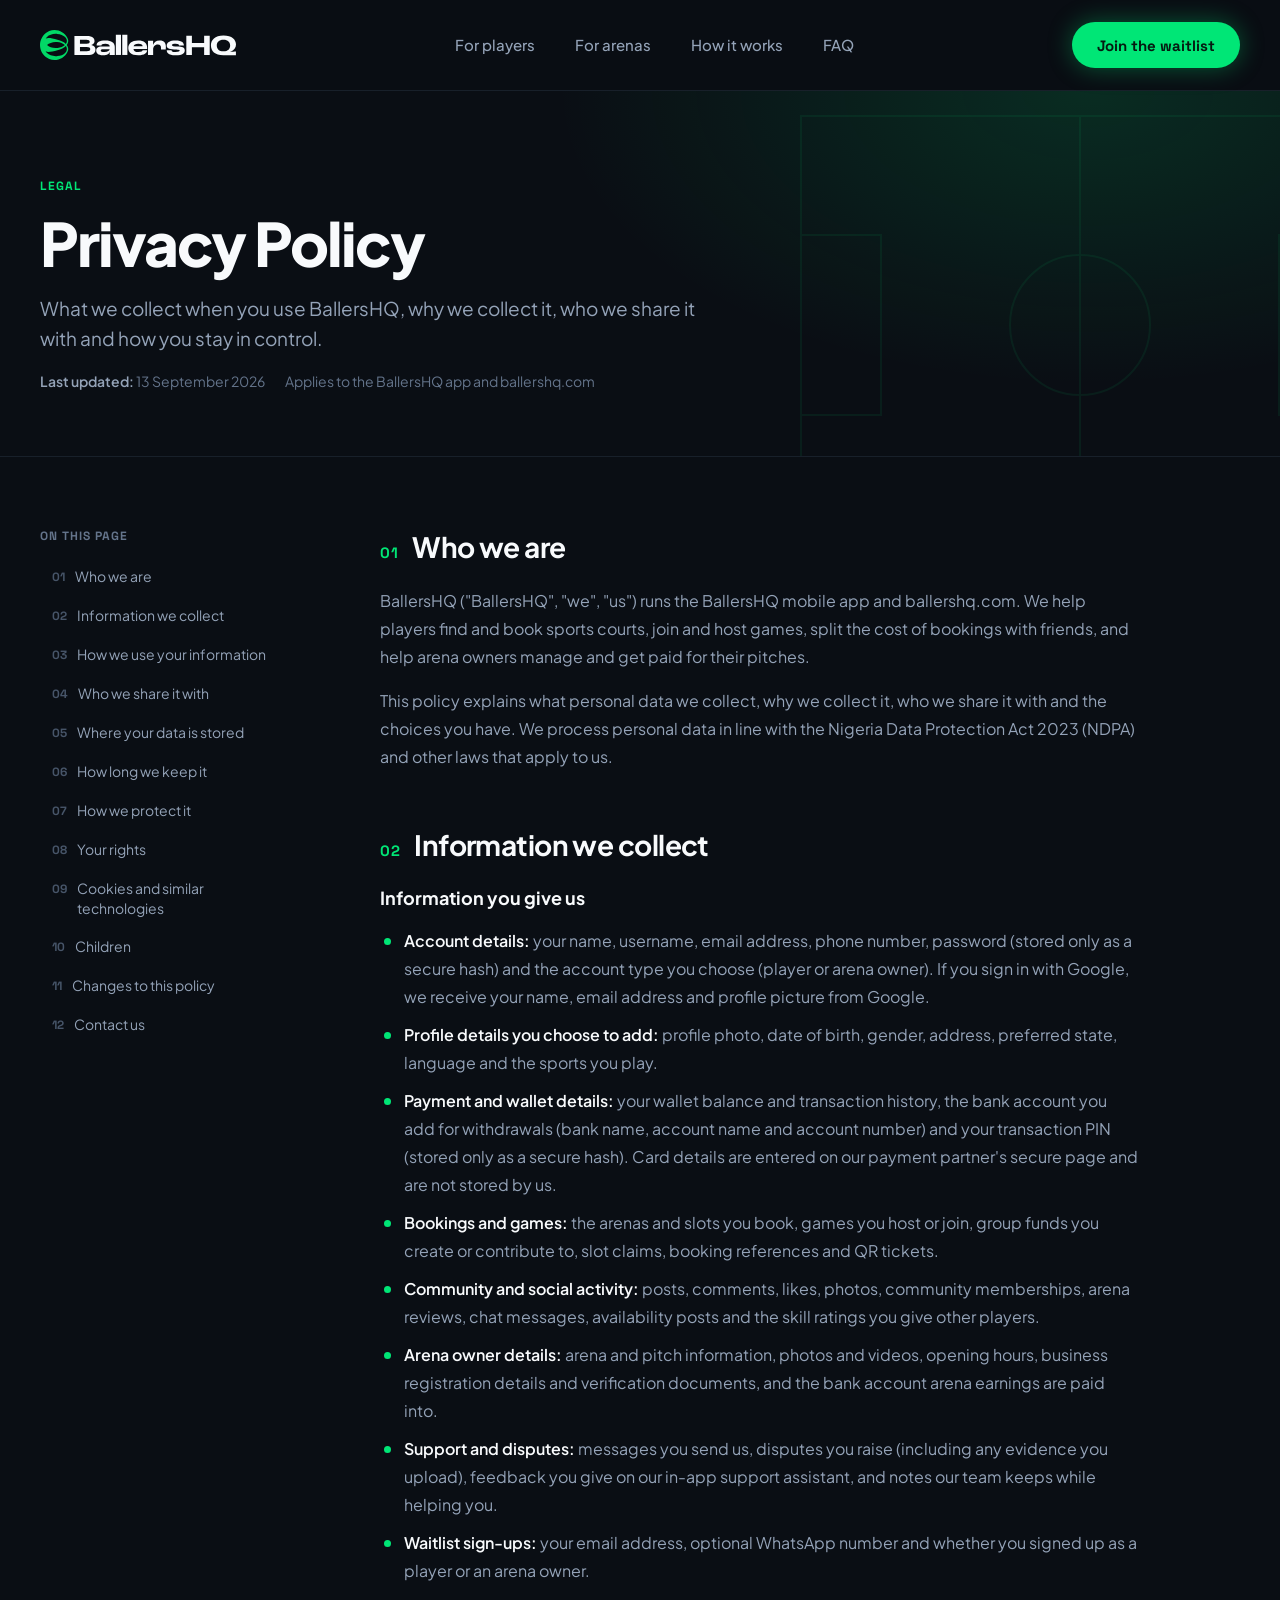
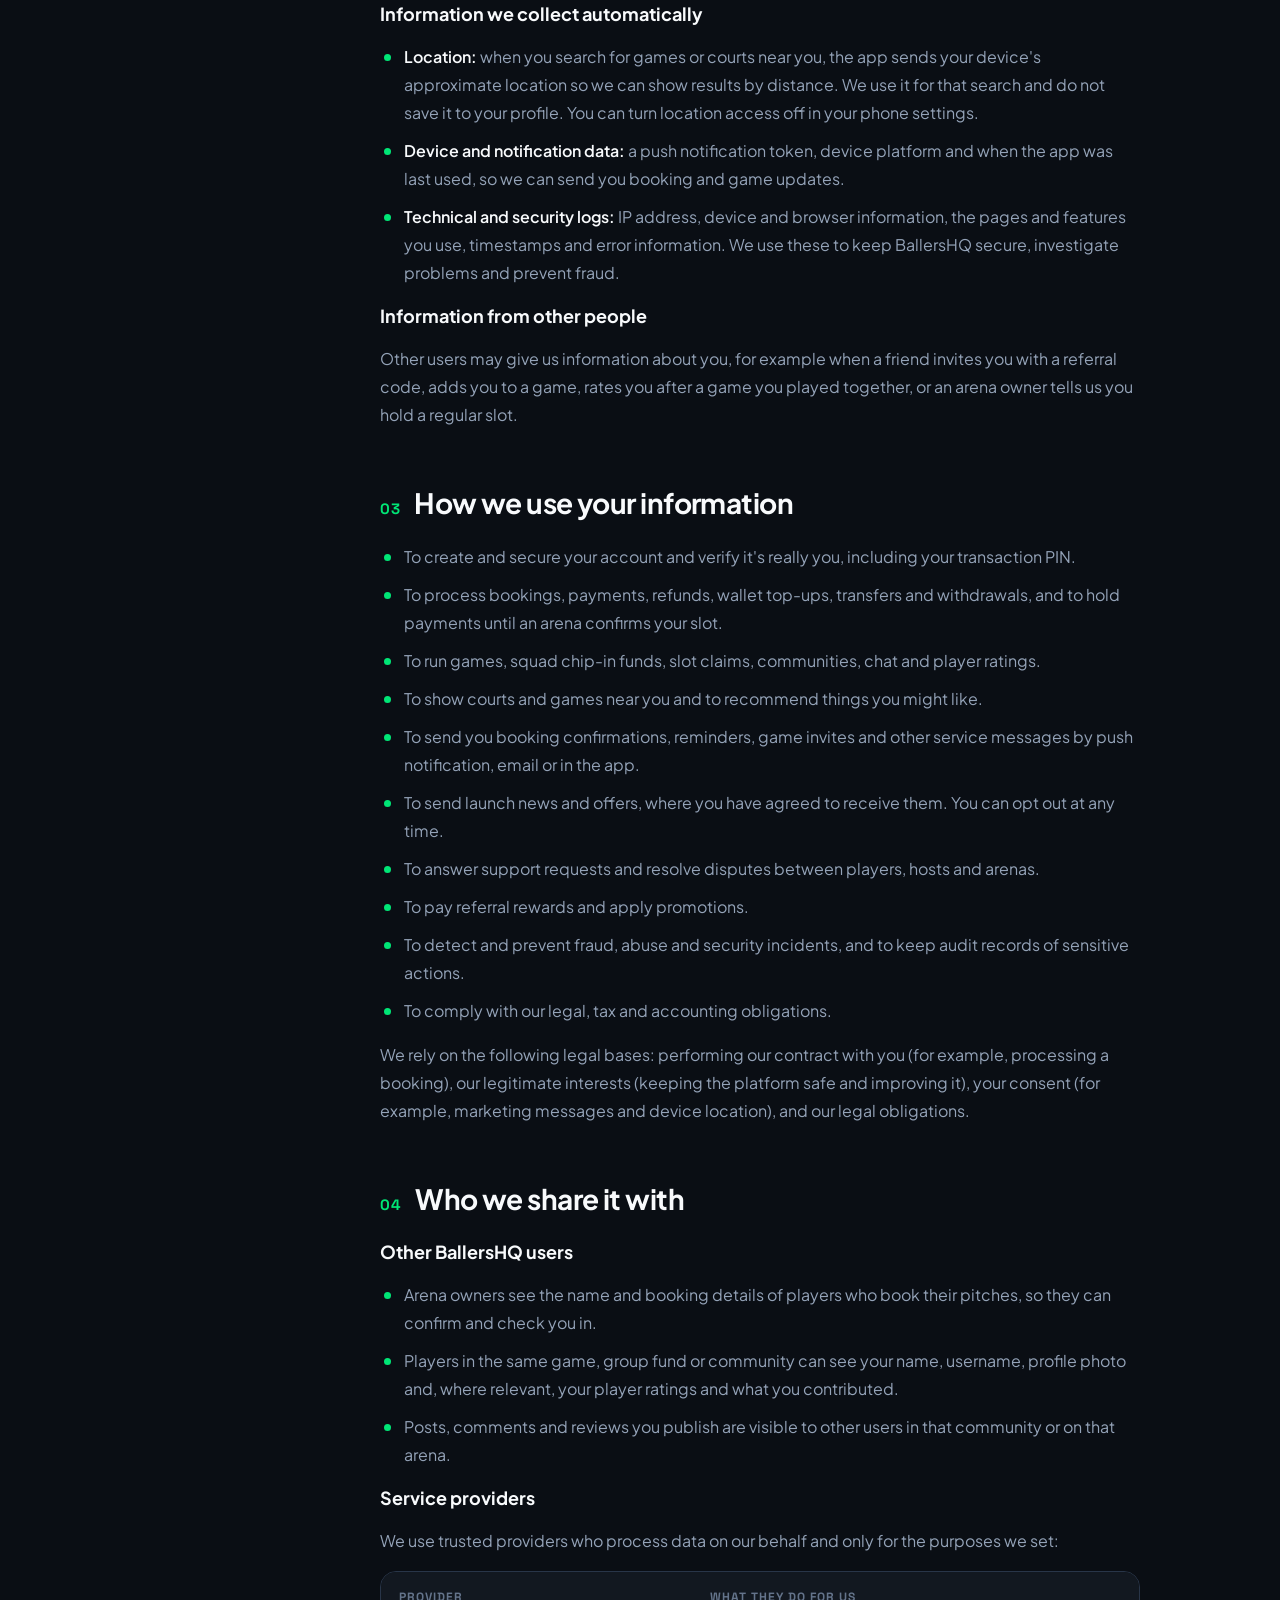
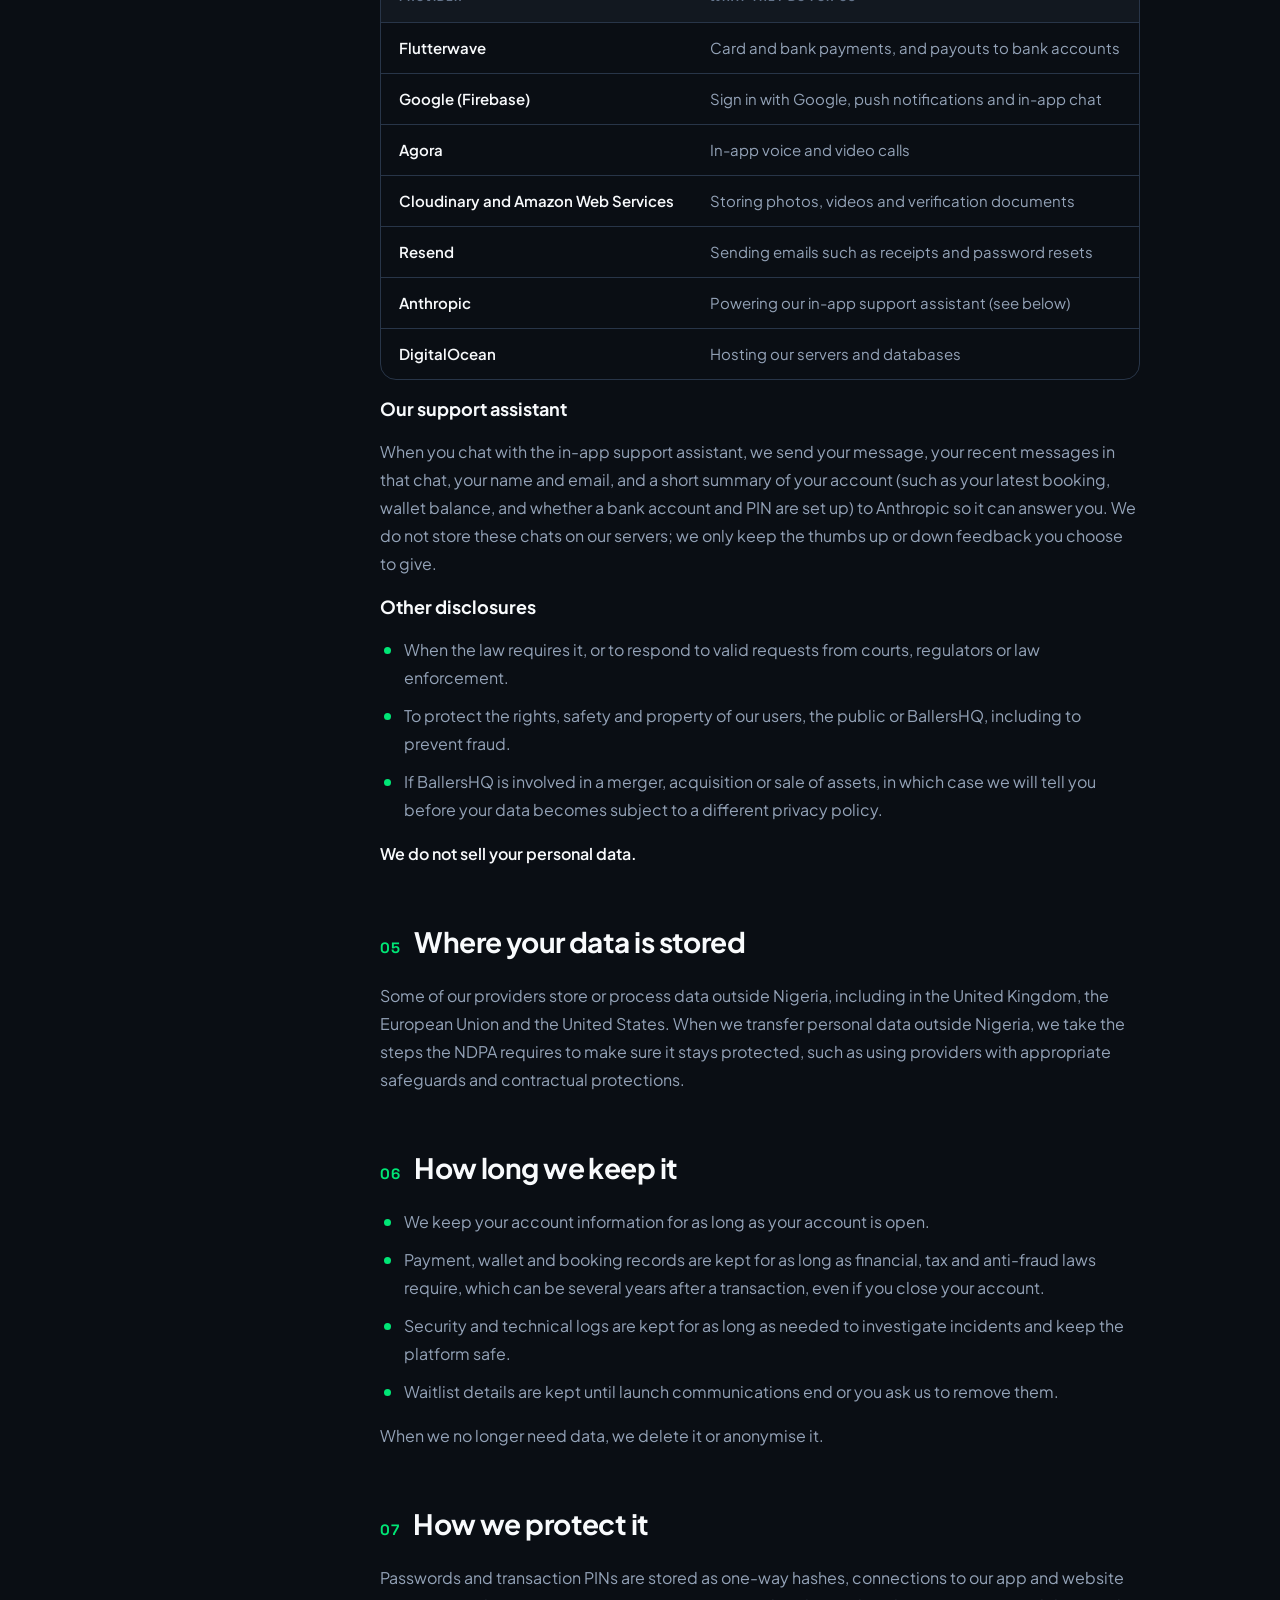
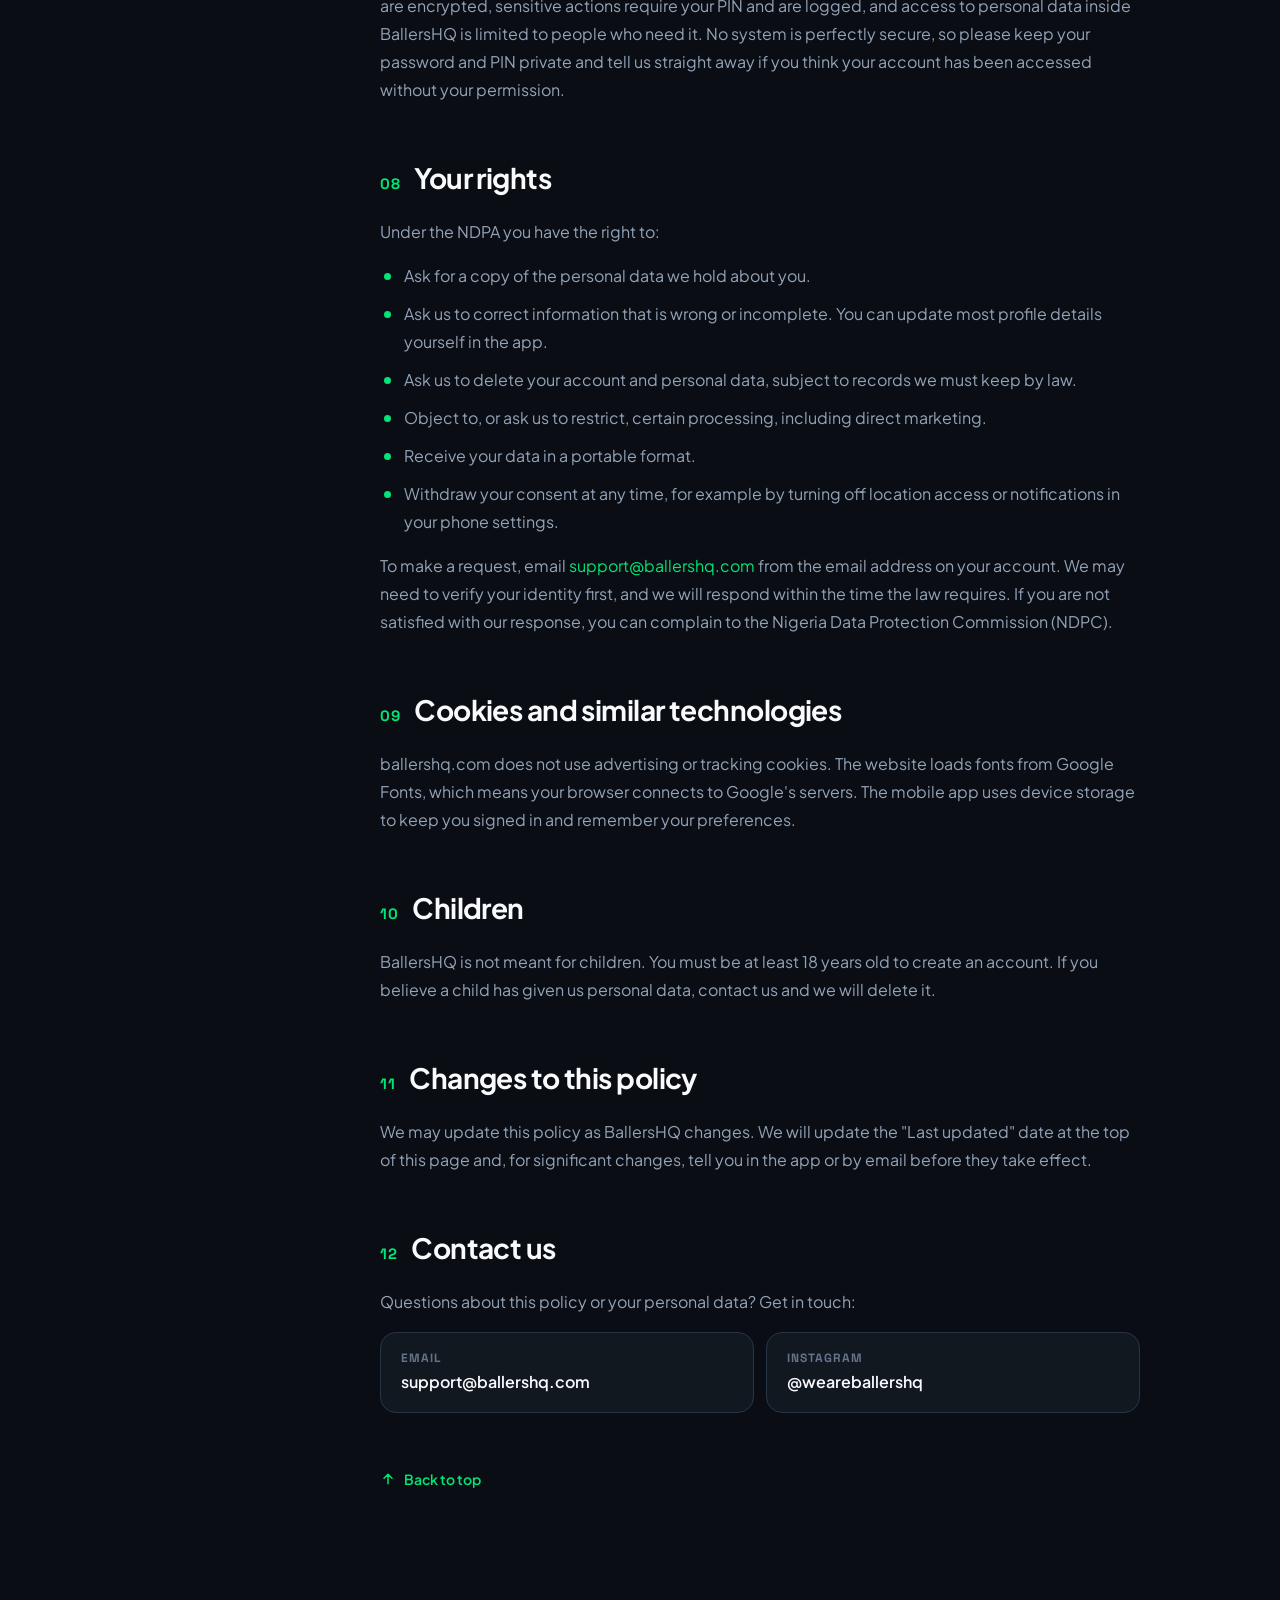
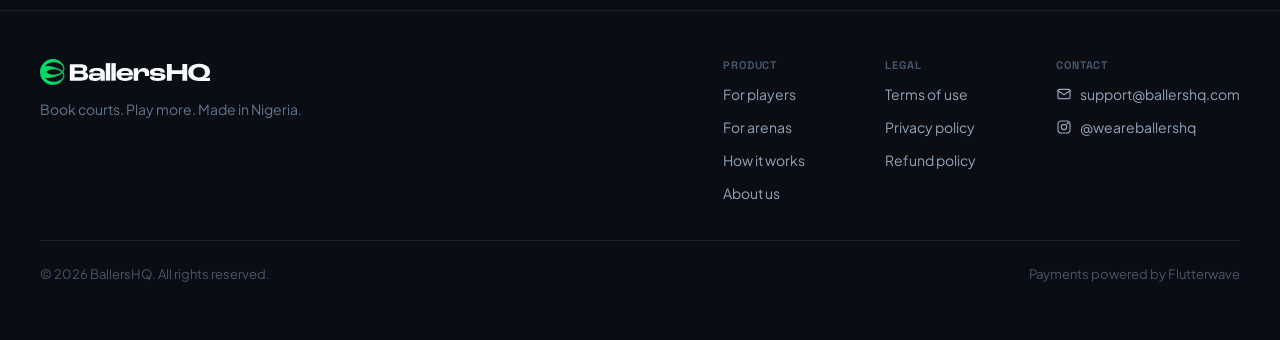
==== commit 82b31a44: "chore(pages): remove postal address from legal and contact sections" ====
--- a/privacy.html
+++ b/privacy.html
@@ -168,7 +168,6 @@
         <p>Questions about this policy or your personal data? Get in touch:</p><div class="contact-card">
           <a href="mailto:support@ballershq.com"><span class="caps">Email</span><span>support@ballershq.com</span></a>
           <a href="https://www.instagram.com/weareballershq" rel="noopener"><span class="caps">Instagram</span><span>@weareballershq</span></a>
-          <div><span class="caps">Address</span><span>Amina Court, Abuja, Nigeria</span></div>
         </div>
       </section>
       <a class="back-to-top" href="#top-of-page"><svg class="ic ic--bold" width="16" height="16" aria-hidden="true"><use href="#i-arrow"/></svg>Back to top</a>
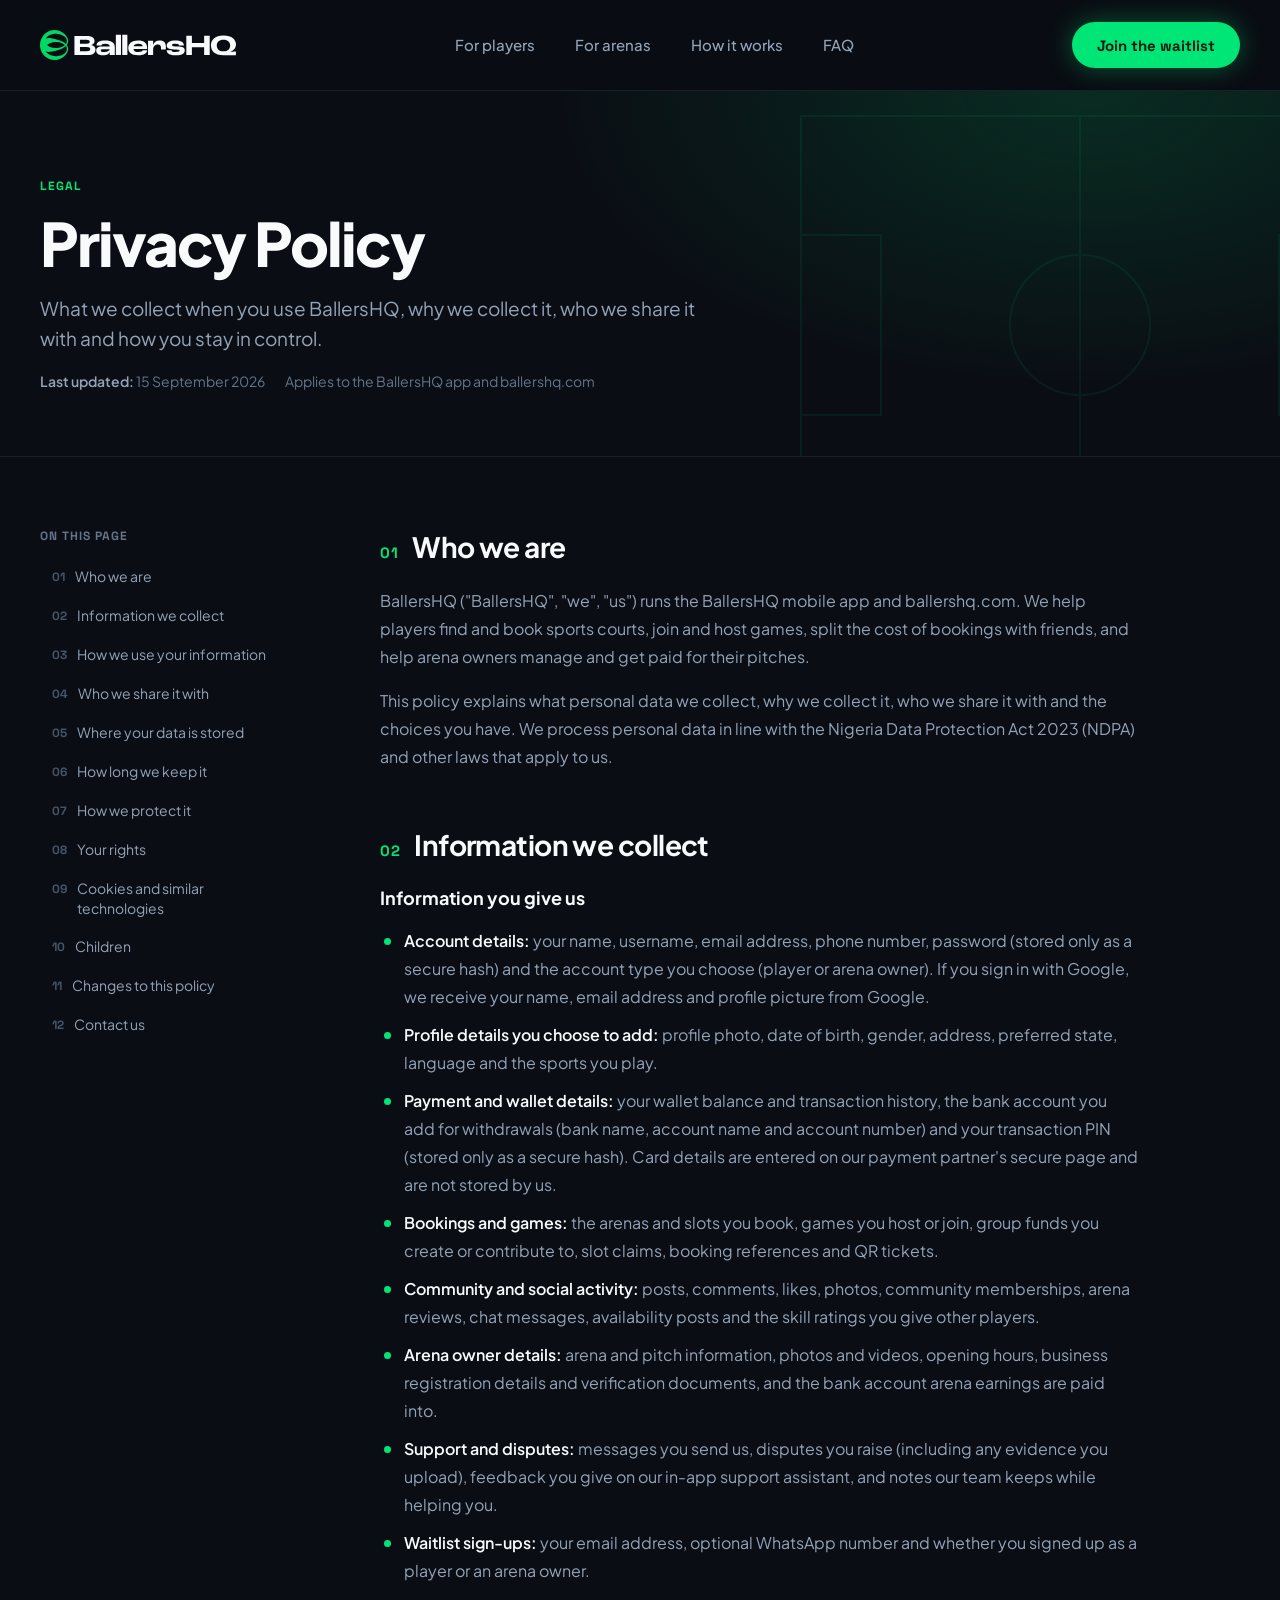
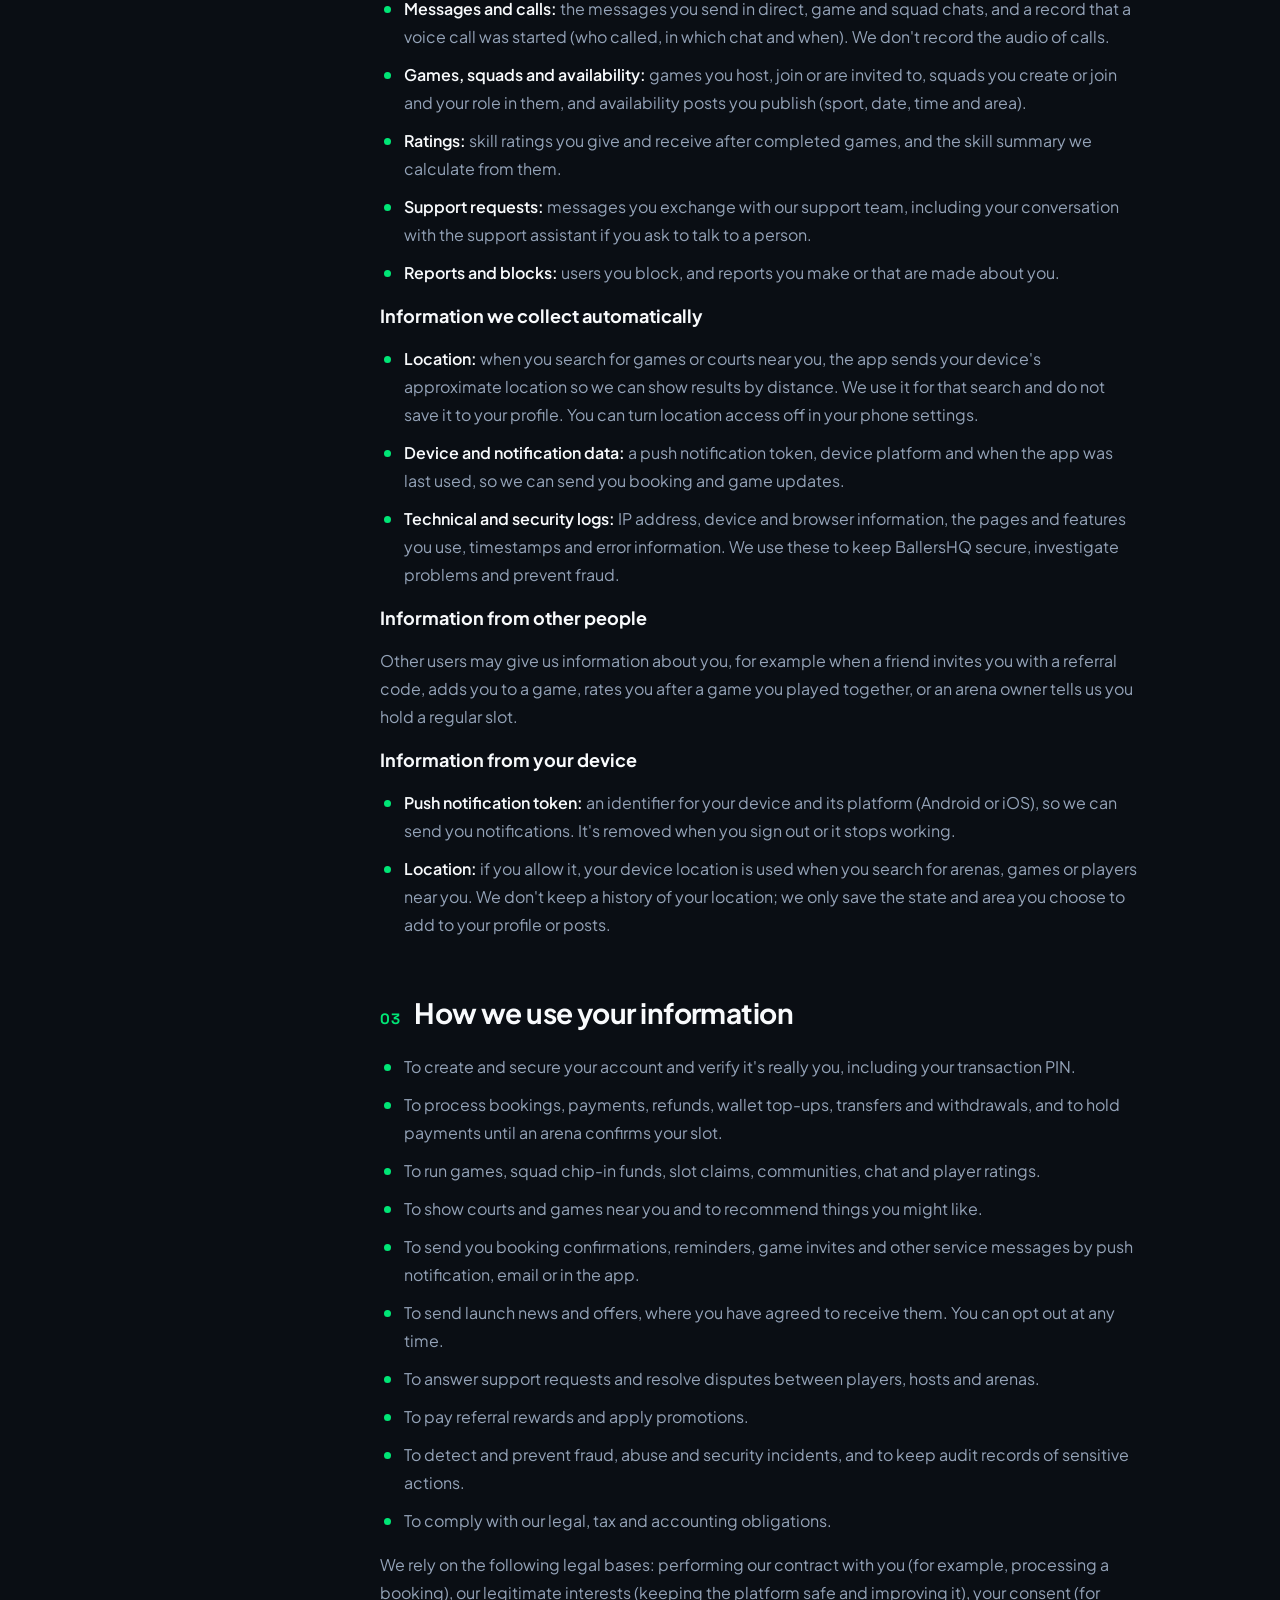
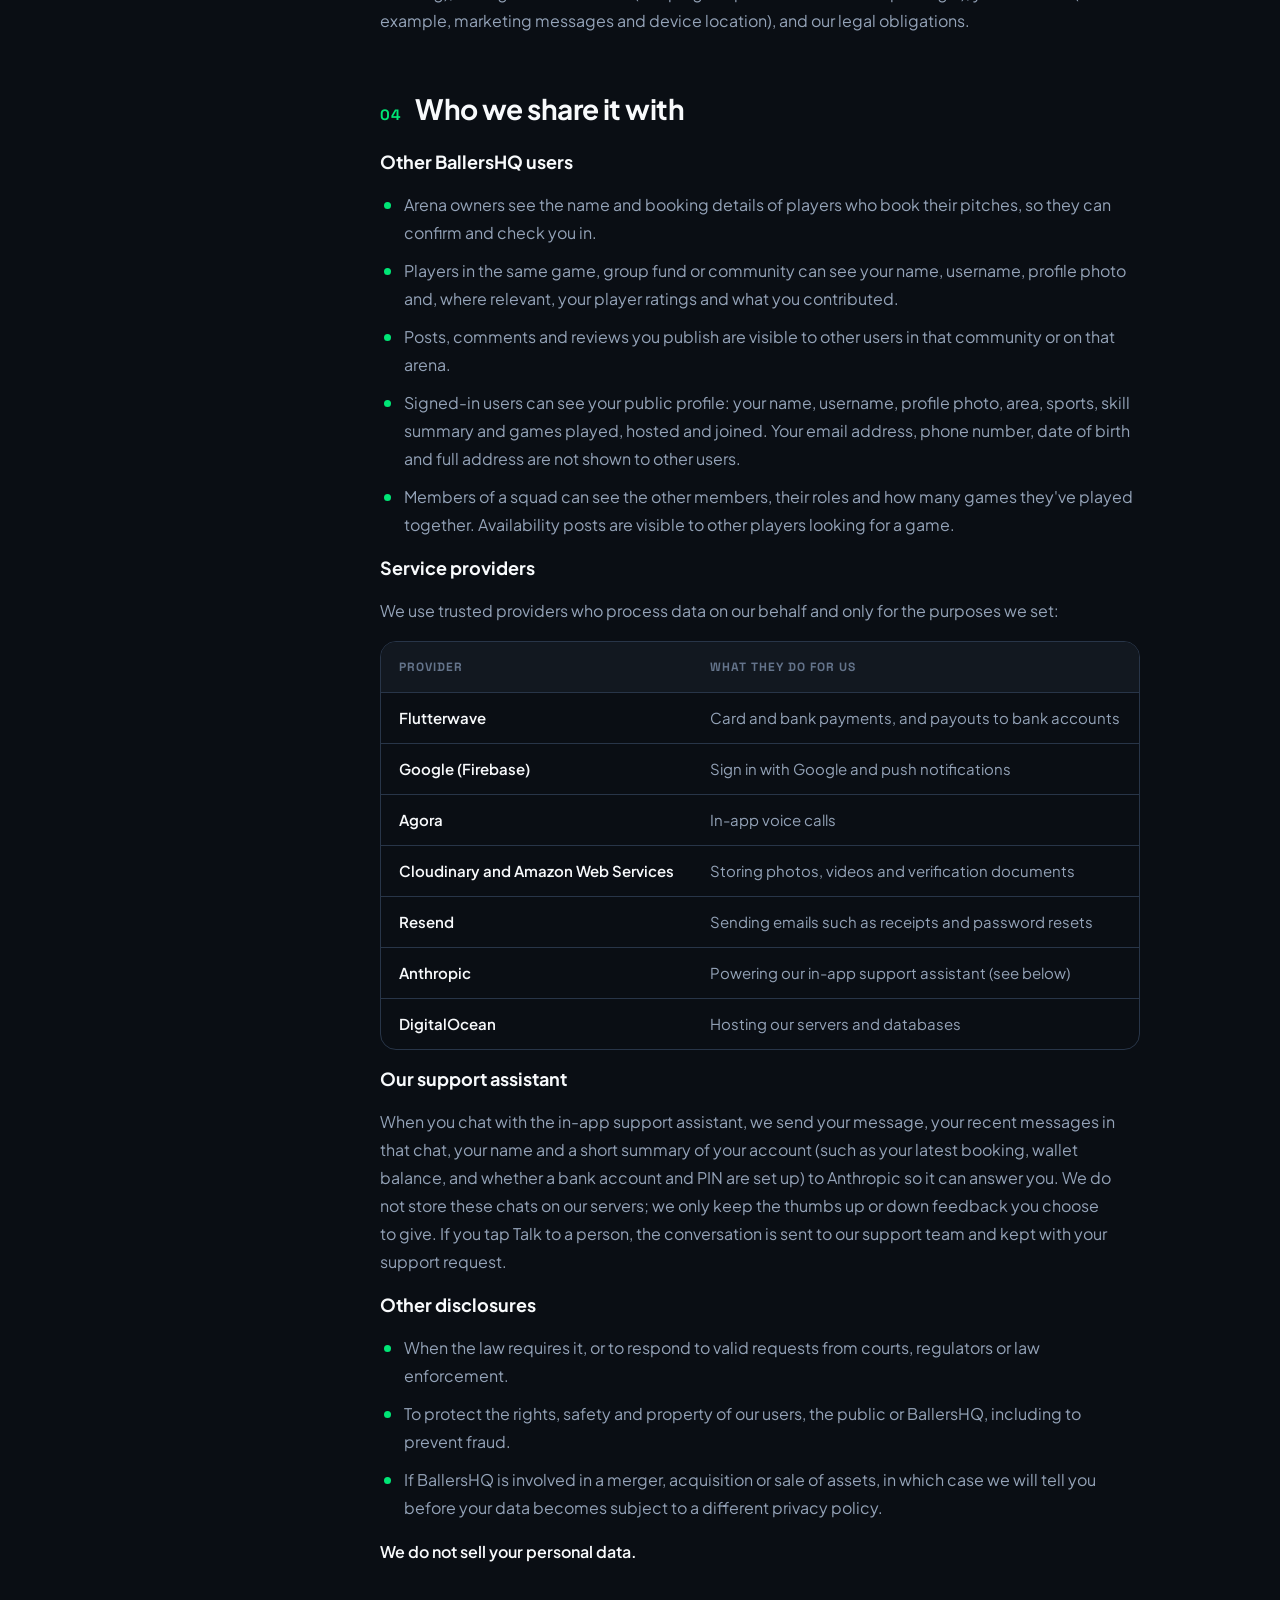
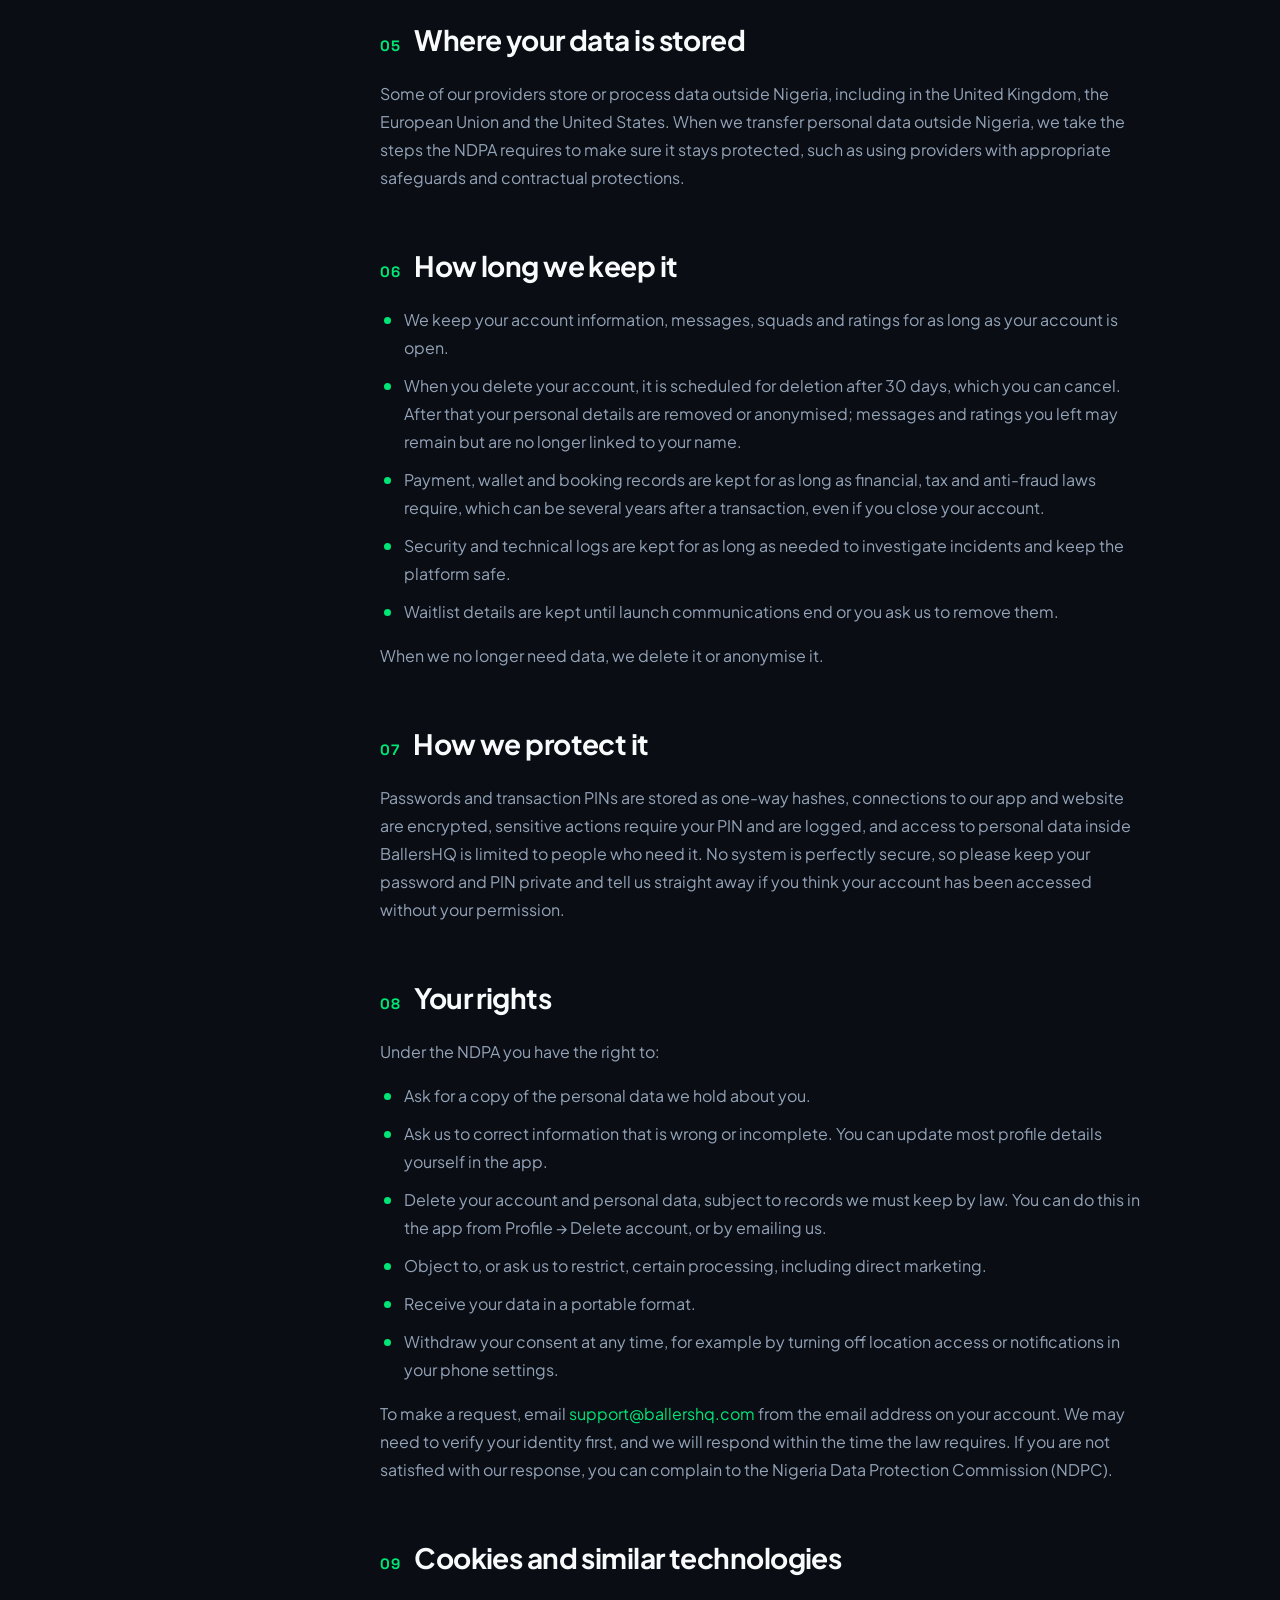
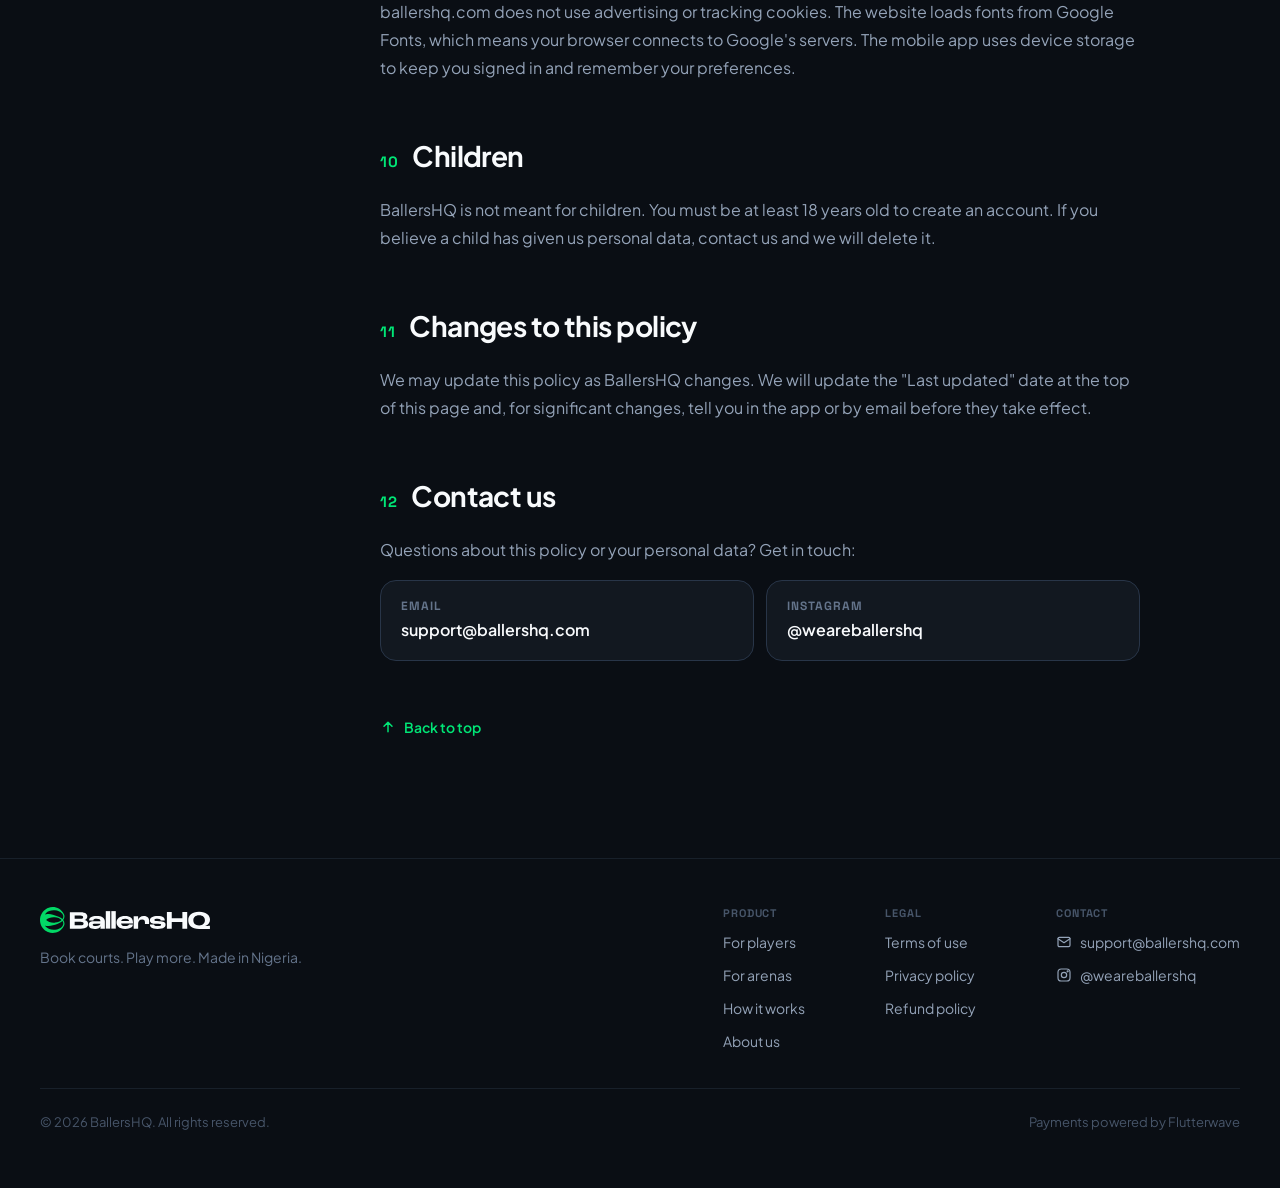
==== commit 80385ed6: "fix(legal): terms and privacy cover squads, chat and calls, blocking and reporting, ratings, availab" ====
--- a/privacy.html
+++ b/privacy.html
@@ -1,4 +1,5 @@
 <!doctype html>
+<!-- LEGAL REVIEW NEEDED: drafted by the BallersHQ team from how the product works on 15 September 2026. Have a Nigerian lawyer review before relying on it. -->
 <html lang="en">
 <head>
   <meta charset="utf-8">
@@ -93,7 +94,7 @@
       <span class="caps eyebrow">Legal</span>
       <h1 class="page-hero__title" id="page-title">Privacy Policy</h1>
       <p class="page-hero__lead">What we collect when you use BallersHQ, why we collect it, who we share it with and how you stay in control.</p>
-      <div class="page-hero__meta"><span><strong>Last updated:</strong> 13 September 2026</span><span>Applies to the BallersHQ app and ballershq.com</span></div>
+      <div class="page-hero__meta"><span><strong>Last updated:</strong> 15 September 2026</span><span>Applies to the BallersHQ app and ballershq.com</span></div>
     </div>
   </section>
 
@@ -114,26 +115,27 @@
       </section>
       <section id="information-we-collect" aria-labelledby="information-we-collect-h">
         <h2 id="information-we-collect-h"><span class="num">02</span>Information we collect</h2>
-        <h3>Information you give us</h3><ul><li><strong>Account details:</strong> your name, username, email address, phone number, password (stored only as a secure hash) and the account type you choose (player or arena owner). If you sign in with Google, we receive your name, email address and profile picture from Google.</li><li><strong>Profile details you choose to add:</strong> profile photo, date of birth, gender, address, preferred state, language and the sports you play.</li><li><strong>Payment and wallet details:</strong> your wallet balance and transaction history, the bank account you add for withdrawals (bank name, account name and account number) and your transaction PIN (stored only as a secure hash). Card details are entered on our payment partner's secure page and are not stored by us.</li><li><strong>Bookings and games:</strong> the arenas and slots you book, games you host or join, group funds you create or contribute to, slot claims, booking references and QR tickets.</li><li><strong>Community and social activity:</strong> posts, comments, likes, photos, community memberships, arena reviews, chat messages, availability posts and the skill ratings you give other players.</li><li><strong>Arena owner details:</strong> arena and pitch information, photos and videos, opening hours, business registration details and verification documents, and the bank account arena earnings are paid into.</li><li><strong>Support and disputes:</strong> messages you send us, disputes you raise (including any evidence you upload), feedback you give on our in-app support assistant, and notes our team keeps while helping you.</li><li><strong>Waitlist sign-ups:</strong> your email address, optional WhatsApp number and whether you signed up as a player or an arena owner.</li></ul><h3>Information we collect automatically</h3><ul><li><strong>Location:</strong> when you search for games or courts near you, the app sends your device's approximate location so we can show results by distance. We use it for that search and do not save it to your profile. You can turn location access off in your phone settings.</li><li><strong>Device and notification data:</strong> a push notification token, device platform and when the app was last used, so we can send you booking and game updates.</li><li><strong>Technical and security logs:</strong> IP address, device and browser information, the pages and features you use, timestamps and error information. We use these to keep BallersHQ secure, investigate problems and prevent fraud.</li></ul><h3>Information from other people</h3><p>Other users may give us information about you, for example when a friend invites you with a referral code, adds you to a game, rates you after a game you played together, or an arena owner tells us you hold a regular slot.</p>
-      </section>
+        <h3>Information you give us</h3><ul><li><strong>Account details:</strong> your name, username, email address, phone number, password (stored only as a secure hash) and the account type you choose (player or arena owner). If you sign in with Google, we receive your name, email address and profile picture from Google.</li><li><strong>Profile details you choose to add:</strong> profile photo, date of birth, gender, address, preferred state, language and the sports you play.</li><li><strong>Payment and wallet details:</strong> your wallet balance and transaction history, the bank account you add for withdrawals (bank name, account name and account number) and your transaction PIN (stored only as a secure hash). Card details are entered on our payment partner's secure page and are not stored by us.</li><li><strong>Bookings and games:</strong> the arenas and slots you book, games you host or join, group funds you create or contribute to, slot claims, booking references and QR tickets.</li><li><strong>Community and social activity:</strong> posts, comments, likes, photos, community memberships, arena reviews, chat messages, availability posts and the skill ratings you give other players.</li><li><strong>Arena owner details:</strong> arena and pitch information, photos and videos, opening hours, business registration details and verification documents, and the bank account arena earnings are paid into.</li><li><strong>Support and disputes:</strong> messages you send us, disputes you raise (including any evidence you upload), feedback you give on our in-app support assistant, and notes our team keeps while helping you.</li><li><strong>Waitlist sign-ups:</strong> your email address, optional WhatsApp number and whether you signed up as a player or an arena owner.</li><li><strong>Messages and calls:</strong> the messages you send in direct, game and squad chats, and a record that a voice call was started (who called, in which chat and when). We don't record the audio of calls.</li><li><strong>Games, squads and availability:</strong> games you host, join or are invited to, squads you create or join and your role in them, and availability posts you publish (sport, date, time and area).</li><li><strong>Ratings:</strong> skill ratings you give and receive after completed games, and the skill summary we calculate from them.</li><li><strong>Support requests:</strong> messages you exchange with our support team, including your conversation with the support assistant if you ask to talk to a person.</li><li><strong>Reports and blocks:</strong> users you block, and reports you make or that are made about you.</li></ul><h3>Information we collect automatically</h3><ul><li><strong>Location:</strong> when you search for games or courts near you, the app sends your device's approximate location so we can show results by distance. We use it for that search and do not save it to your profile. You can turn location access off in your phone settings.</li><li><strong>Device and notification data:</strong> a push notification token, device platform and when the app was last used, so we can send you booking and game updates.</li><li><strong>Technical and security logs:</strong> IP address, device and browser information, the pages and features you use, timestamps and error information. We use these to keep BallersHQ secure, investigate problems and prevent fraud.</li></ul><h3>Information from other people</h3><p>Other users may give us information about you, for example when a friend invites you with a referral code, adds you to a game, rates you after a game you played together, or an arena owner tells us you hold a regular slot.</p>
+<h3>Information from your device</h3><ul><li><strong>Push notification token:</strong> an identifier for your device and its platform (Android or iOS), so we can send you notifications. It's removed when you sign out or it stops working.</li><li><strong>Location:</strong> if you allow it, your device location is used when you search for arenas, games or players near you. We don't keep a history of your location; we only save the state and area you choose to add to your profile or posts.</li></ul>
+</section>
       <section id="how-we-use-your-information" aria-labelledby="how-we-use-your-information-h">
         <h2 id="how-we-use-your-information-h"><span class="num">03</span>How we use your information</h2>
         <ul><li>To create and secure your account and verify it's really you, including your transaction PIN.</li><li>To process bookings, payments, refunds, wallet top-ups, transfers and withdrawals, and to hold payments until an arena confirms your slot.</li><li>To run games, squad chip-in funds, slot claims, communities, chat and player ratings.</li><li>To show courts and games near you and to recommend things you might like.</li><li>To send you booking confirmations, reminders, game invites and other service messages by push notification, email or in the app.</li><li>To send launch news and offers, where you have agreed to receive them. You can opt out at any time.</li><li>To answer support requests and resolve disputes between players, hosts and arenas.</li><li>To pay referral rewards and apply promotions.</li><li>To detect and prevent fraud, abuse and security incidents, and to keep audit records of sensitive actions.</li><li>To comply with our legal, tax and accounting obligations.</li></ul><p>We rely on the following legal bases: performing our contract with you (for example, processing a booking), our legitimate interests (keeping the platform safe and improving it), your consent (for example, marketing messages and device location), and our legal obligations.</p>
       </section>
       <section id="who-we-share-it-with" aria-labelledby="who-we-share-it-with-h">
         <h2 id="who-we-share-it-with-h"><span class="num">04</span>Who we share it with</h2>
-        <h3>Other BallersHQ users</h3><ul><li>Arena owners see the name and booking details of players who book their pitches, so they can confirm and check you in.</li><li>Players in the same game, group fund or community can see your name, username, profile photo and, where relevant, your player ratings and what you contributed.</li><li>Posts, comments and reviews you publish are visible to other users in that community or on that arena.</li></ul><h3>Service providers</h3><p>We use trusted providers who process data on our behalf and only for the purposes we set:</p><div class="table-wrap"><table class="data-table">
+        <h3>Other BallersHQ users</h3><ul><li>Arena owners see the name and booking details of players who book their pitches, so they can confirm and check you in.</li><li>Players in the same game, group fund or community can see your name, username, profile photo and, where relevant, your player ratings and what you contributed.</li><li>Posts, comments and reviews you publish are visible to other users in that community or on that arena.</li><li>Signed-in users can see your public profile: your name, username, profile photo, area, sports, skill summary and games played, hosted and joined. Your email address, phone number, date of birth and full address are not shown to other users.</li><li>Members of a squad can see the other members, their roles and how many games they've played together. Availability posts are visible to other players looking for a game.</li></ul><h3>Service providers</h3><p>We use trusted providers who process data on our behalf and only for the purposes we set:</p><div class="table-wrap"><table class="data-table">
           <thead><tr><th>Provider</th><th>What they do for us</th></tr></thead>
           <tbody>
             <tr><td><strong>Flutterwave</strong></td><td>Card and bank payments, and payouts to bank accounts</td></tr>
-            <tr><td><strong>Google (Firebase)</strong></td><td>Sign in with Google, push notifications and in-app chat</td></tr>
-            <tr><td><strong>Agora</strong></td><td>In-app voice and video calls</td></tr>
+            <tr><td><strong>Google (Firebase)</strong></td><td>Sign in with Google and push notifications</td></tr>
+            <tr><td><strong>Agora</strong></td><td>In-app voice calls</td></tr>
             <tr><td><strong>Cloudinary and Amazon Web Services</strong></td><td>Storing photos, videos and verification documents</td></tr>
             <tr><td><strong>Resend</strong></td><td>Sending emails such as receipts and password resets</td></tr>
             <tr><td><strong>Anthropic</strong></td><td>Powering our in-app support assistant (see below)</td></tr>
             <tr><td><strong>DigitalOcean</strong></td><td>Hosting our servers and databases</td></tr>
           </tbody>
-        </table></div><h3>Our support assistant</h3><p>When you chat with the in-app support assistant, we send your message, your recent messages in that chat, your name and email, and a short summary of your account (such as your latest booking, wallet balance, and whether a bank account and PIN are set up) to Anthropic so it can answer you. We do not store these chats on our servers; we only keep the thumbs up or down feedback you choose to give.</p><h3>Other disclosures</h3><ul><li>When the law requires it, or to respond to valid requests from courts, regulators or law enforcement.</li><li>To protect the rights, safety and property of our users, the public or BallersHQ, including to prevent fraud.</li><li>If BallersHQ is involved in a merger, acquisition or sale of assets, in which case we will tell you before your data becomes subject to a different privacy policy.</li></ul><p><strong>We do not sell your personal data.</strong></p>
+        </table></div><h3>Our support assistant</h3><p>When you chat with the in-app support assistant, we send your message, your recent messages in that chat, your name and a short summary of your account (such as your latest booking, wallet balance, and whether a bank account and PIN are set up) to Anthropic so it can answer you. We do not store these chats on our servers; we only keep the thumbs up or down feedback you choose to give. If you tap Talk to a person, the conversation is sent to our support team and kept with your support request.</p><h3>Other disclosures</h3><ul><li>When the law requires it, or to respond to valid requests from courts, regulators or law enforcement.</li><li>To protect the rights, safety and property of our users, the public or BallersHQ, including to prevent fraud.</li><li>If BallersHQ is involved in a merger, acquisition or sale of assets, in which case we will tell you before your data becomes subject to a different privacy policy.</li></ul><p><strong>We do not sell your personal data.</strong></p>
       </section>
       <section id="where-your-data-is-stored" aria-labelledby="where-your-data-is-stored-h">
         <h2 id="where-your-data-is-stored-h"><span class="num">05</span>Where your data is stored</h2>
@@ -141,7 +143,7 @@
       </section>
       <section id="how-long-we-keep-it" aria-labelledby="how-long-we-keep-it-h">
         <h2 id="how-long-we-keep-it-h"><span class="num">06</span>How long we keep it</h2>
-        <ul><li>We keep your account information for as long as your account is open.</li><li>Payment, wallet and booking records are kept for as long as financial, tax and anti-fraud laws require, which can be several years after a transaction, even if you close your account.</li><li>Security and technical logs are kept for as long as needed to investigate incidents and keep the platform safe.</li><li>Waitlist details are kept until launch communications end or you ask us to remove them.</li></ul><p>When we no longer need data, we delete it or anonymise it.</p>
+        <ul><li>We keep your account information, messages, squads and ratings for as long as your account is open.</li><li>When you delete your account, it is scheduled for deletion after 30 days, which you can cancel. After that your personal details are removed or anonymised; messages and ratings you left may remain but are no longer linked to your name.</li><li>Payment, wallet and booking records are kept for as long as financial, tax and anti-fraud laws require, which can be several years after a transaction, even if you close your account.</li><li>Security and technical logs are kept for as long as needed to investigate incidents and keep the platform safe.</li><li>Waitlist details are kept until launch communications end or you ask us to remove them.</li></ul><p>When we no longer need data, we delete it or anonymise it.</p>
       </section>
       <section id="how-we-protect-it" aria-labelledby="how-we-protect-it-h">
         <h2 id="how-we-protect-it-h"><span class="num">07</span>How we protect it</h2>
@@ -149,7 +151,7 @@
       </section>
       <section id="your-rights" aria-labelledby="your-rights-h">
         <h2 id="your-rights-h"><span class="num">08</span>Your rights</h2>
-        <p>Under the NDPA you have the right to:</p><ul><li>Ask for a copy of the personal data we hold about you.</li><li>Ask us to correct information that is wrong or incomplete. You can update most profile details yourself in the app.</li><li>Ask us to delete your account and personal data, subject to records we must keep by law.</li><li>Object to, or ask us to restrict, certain processing, including direct marketing.</li><li>Receive your data in a portable format.</li><li>Withdraw your consent at any time, for example by turning off location access or notifications in your phone settings.</li></ul><p>To make a request, email <a href="mailto:support@ballershq.com">support@ballershq.com</a> from the email address on your account. We may need to verify your identity first, and we will respond within the time the law requires. If you are not satisfied with our response, you can complain to the Nigeria Data Protection Commission (NDPC).</p>
+        <p>Under the NDPA you have the right to:</p><ul><li>Ask for a copy of the personal data we hold about you.</li><li>Ask us to correct information that is wrong or incomplete. You can update most profile details yourself in the app.</li><li>Delete your account and personal data, subject to records we must keep by law. You can do this in the app from Profile → Delete account, or by emailing us.</li><li>Object to, or ask us to restrict, certain processing, including direct marketing.</li><li>Receive your data in a portable format.</li><li>Withdraw your consent at any time, for example by turning off location access or notifications in your phone settings.</li></ul><p>To make a request, email <a href="mailto:support@ballershq.com">support@ballershq.com</a> from the email address on your account. We may need to verify your identity first, and we will respond within the time the law requires. If you are not satisfied with our response, you can complain to the Nigeria Data Protection Commission (NDPC).</p>
       </section>
       <section id="cookies-and-similar-technologies" aria-labelledby="cookies-and-similar-technologies-h">
         <h2 id="cookies-and-similar-technologies-h"><span class="num">09</span>Cookies and similar technologies</h2>
